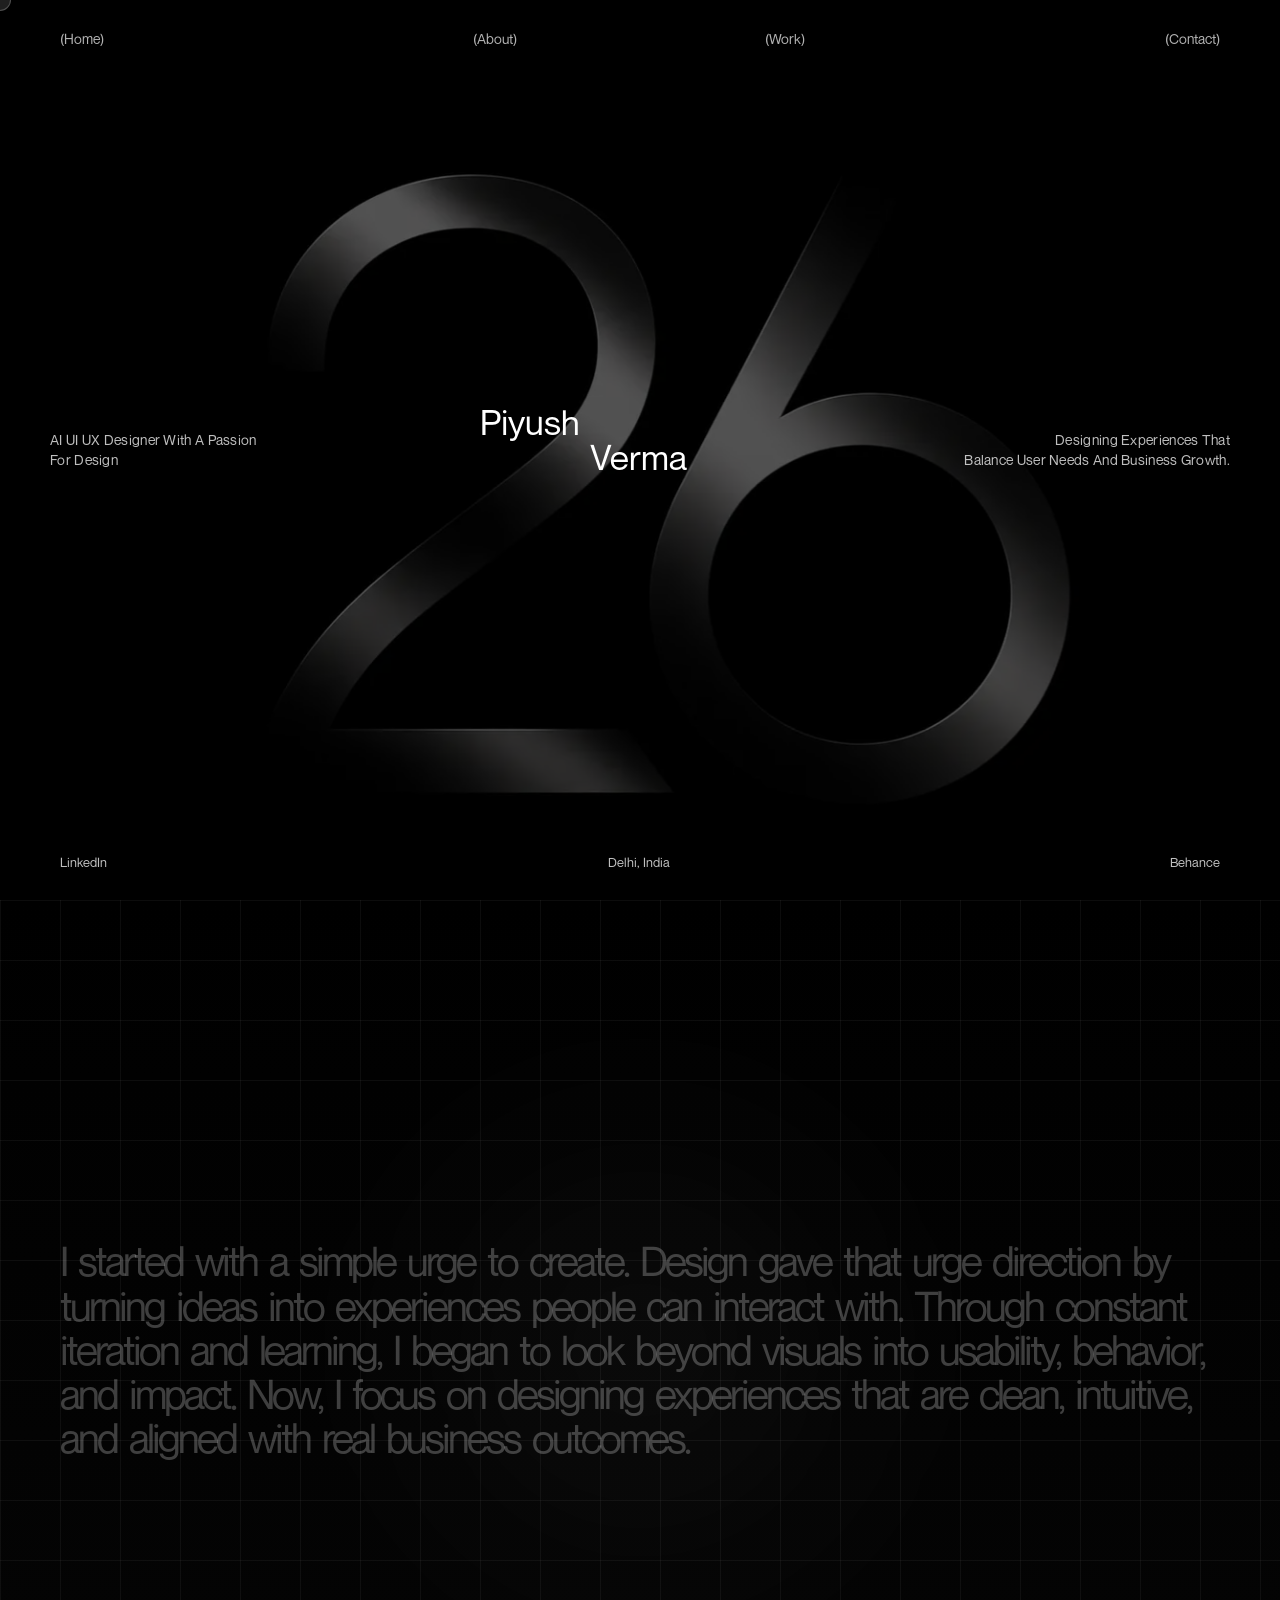
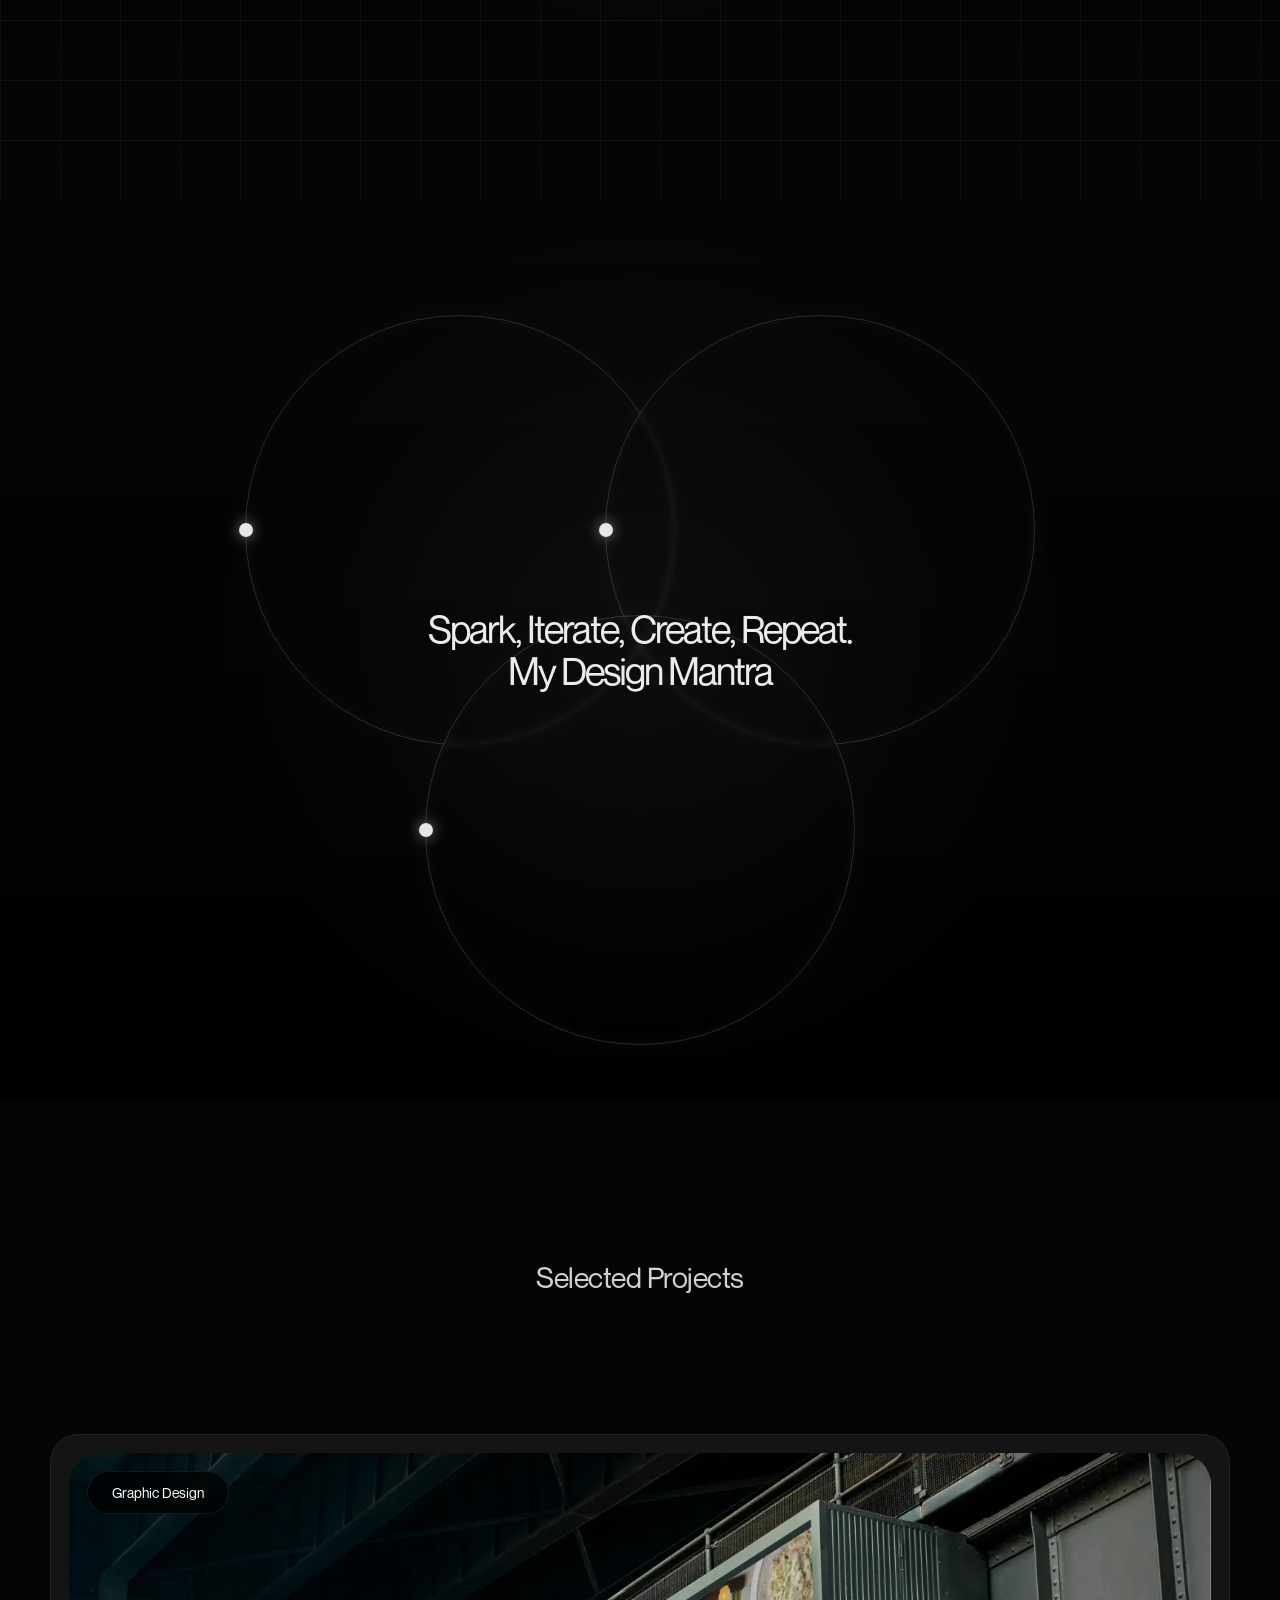
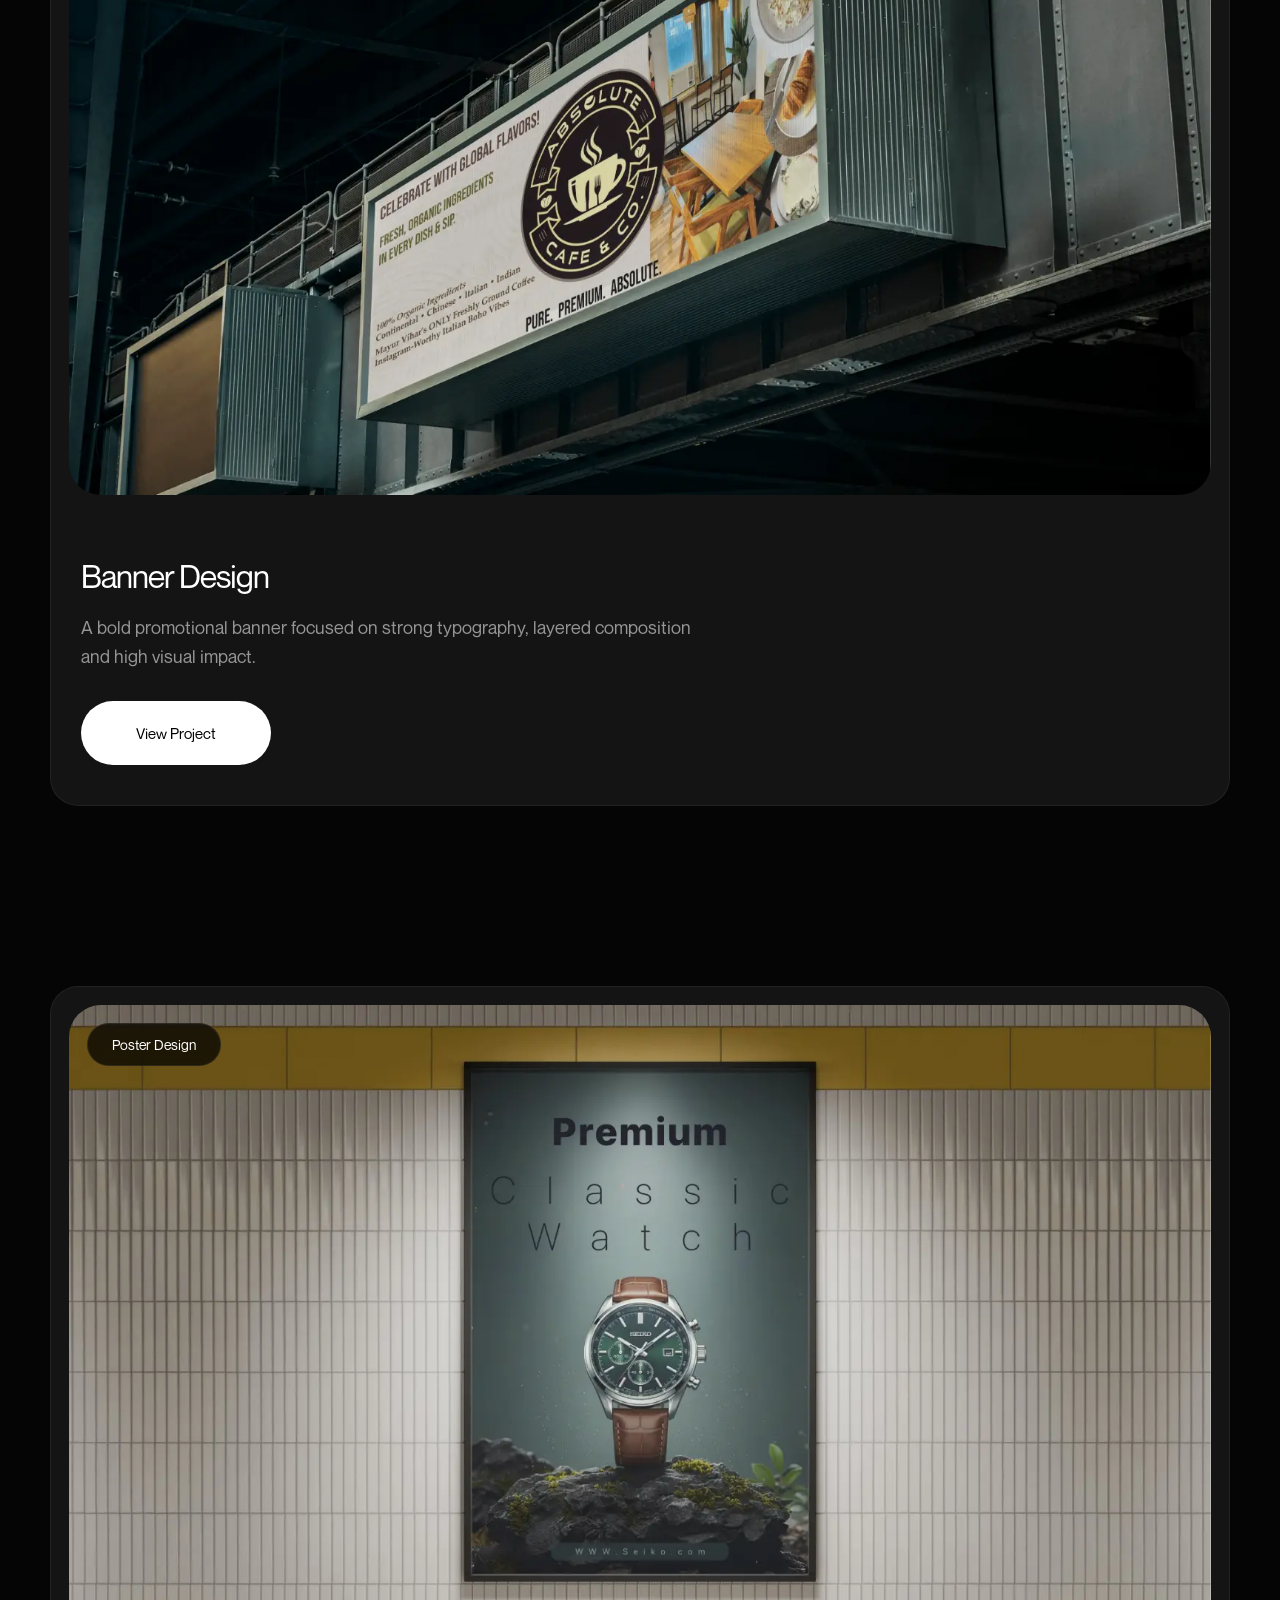
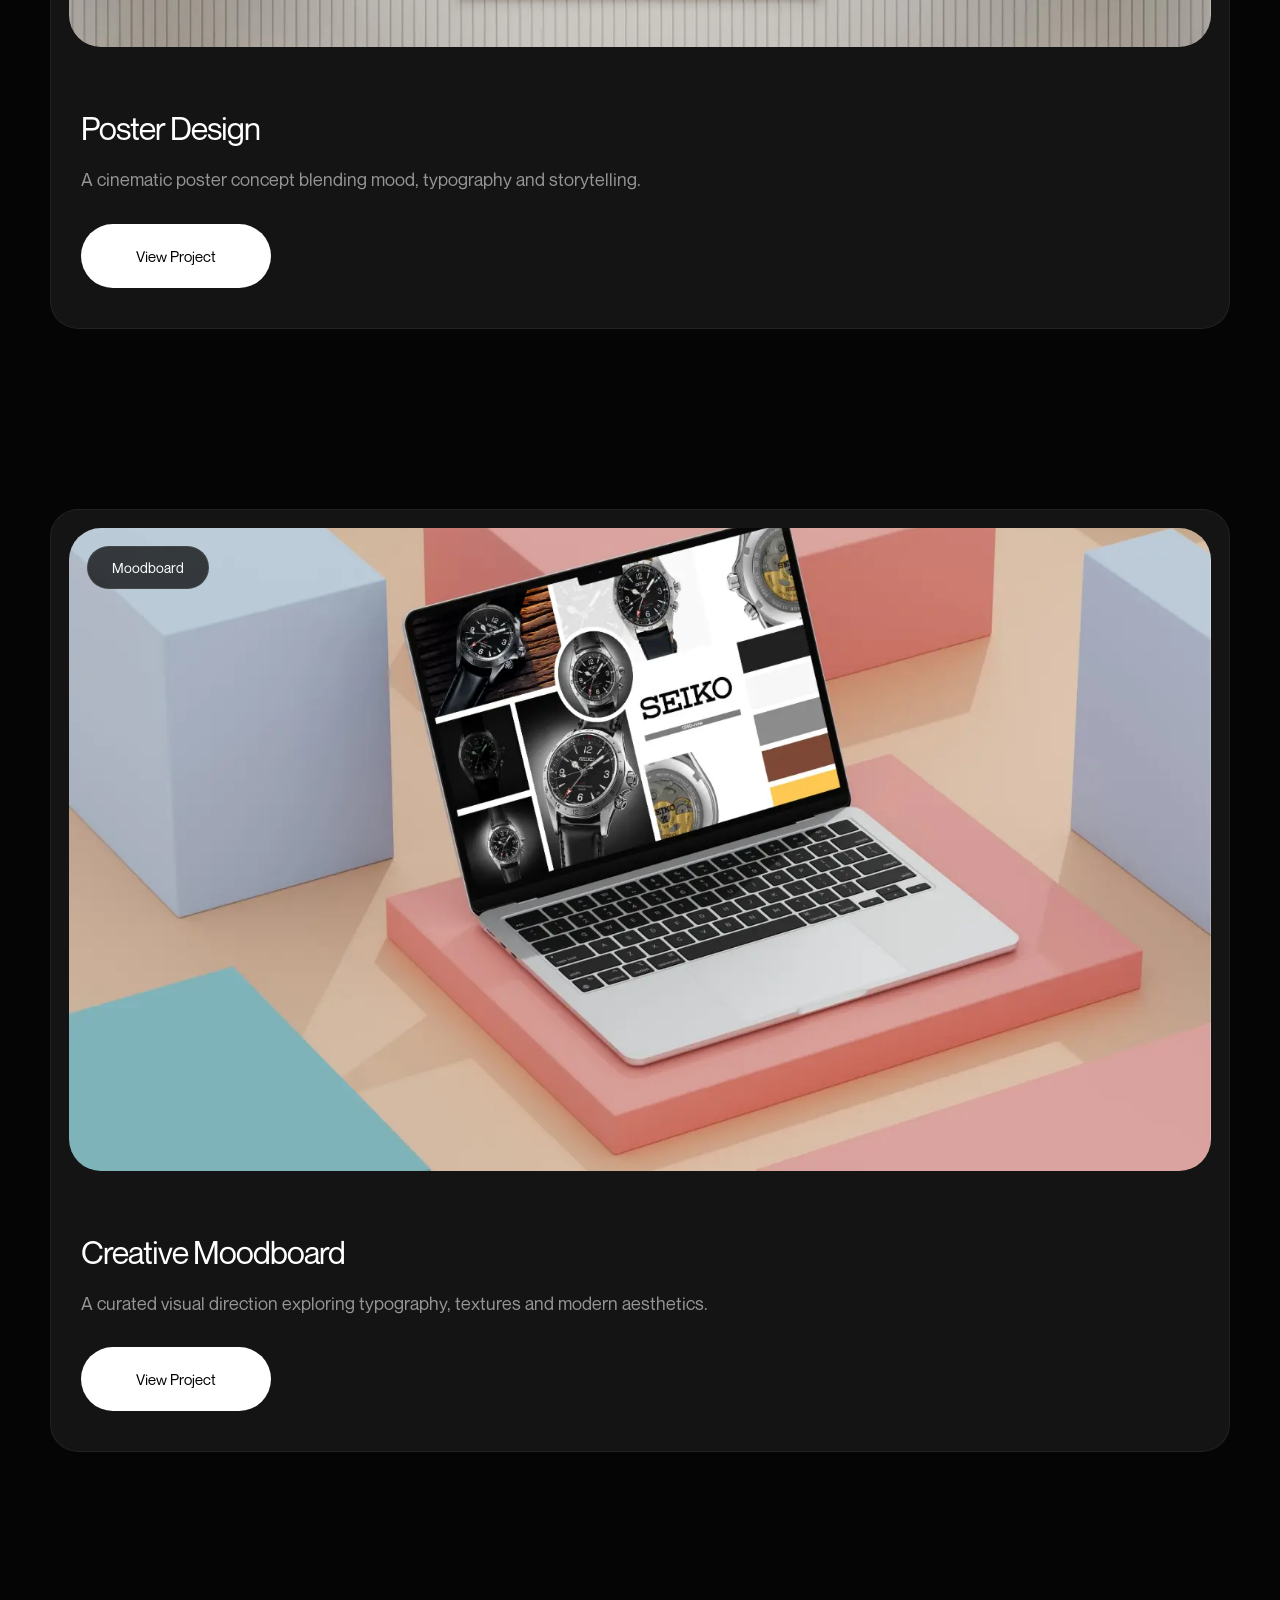
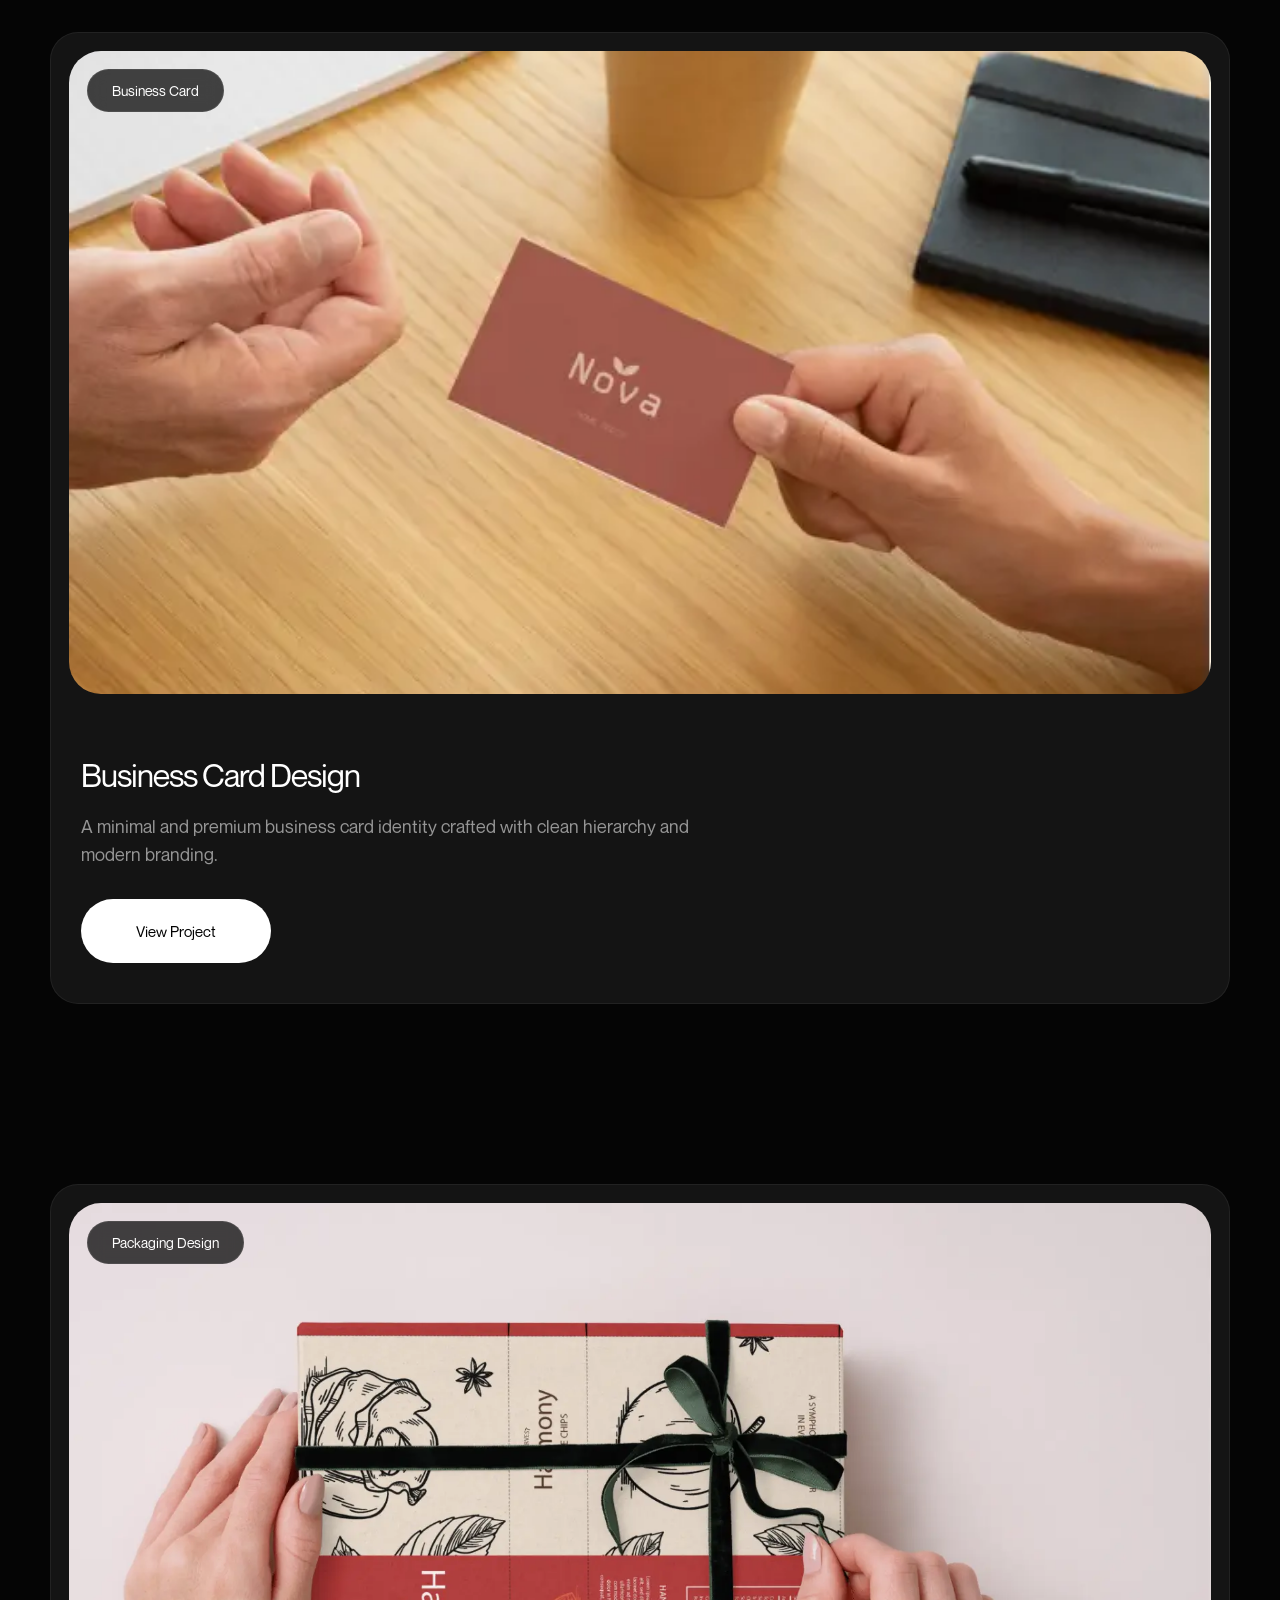
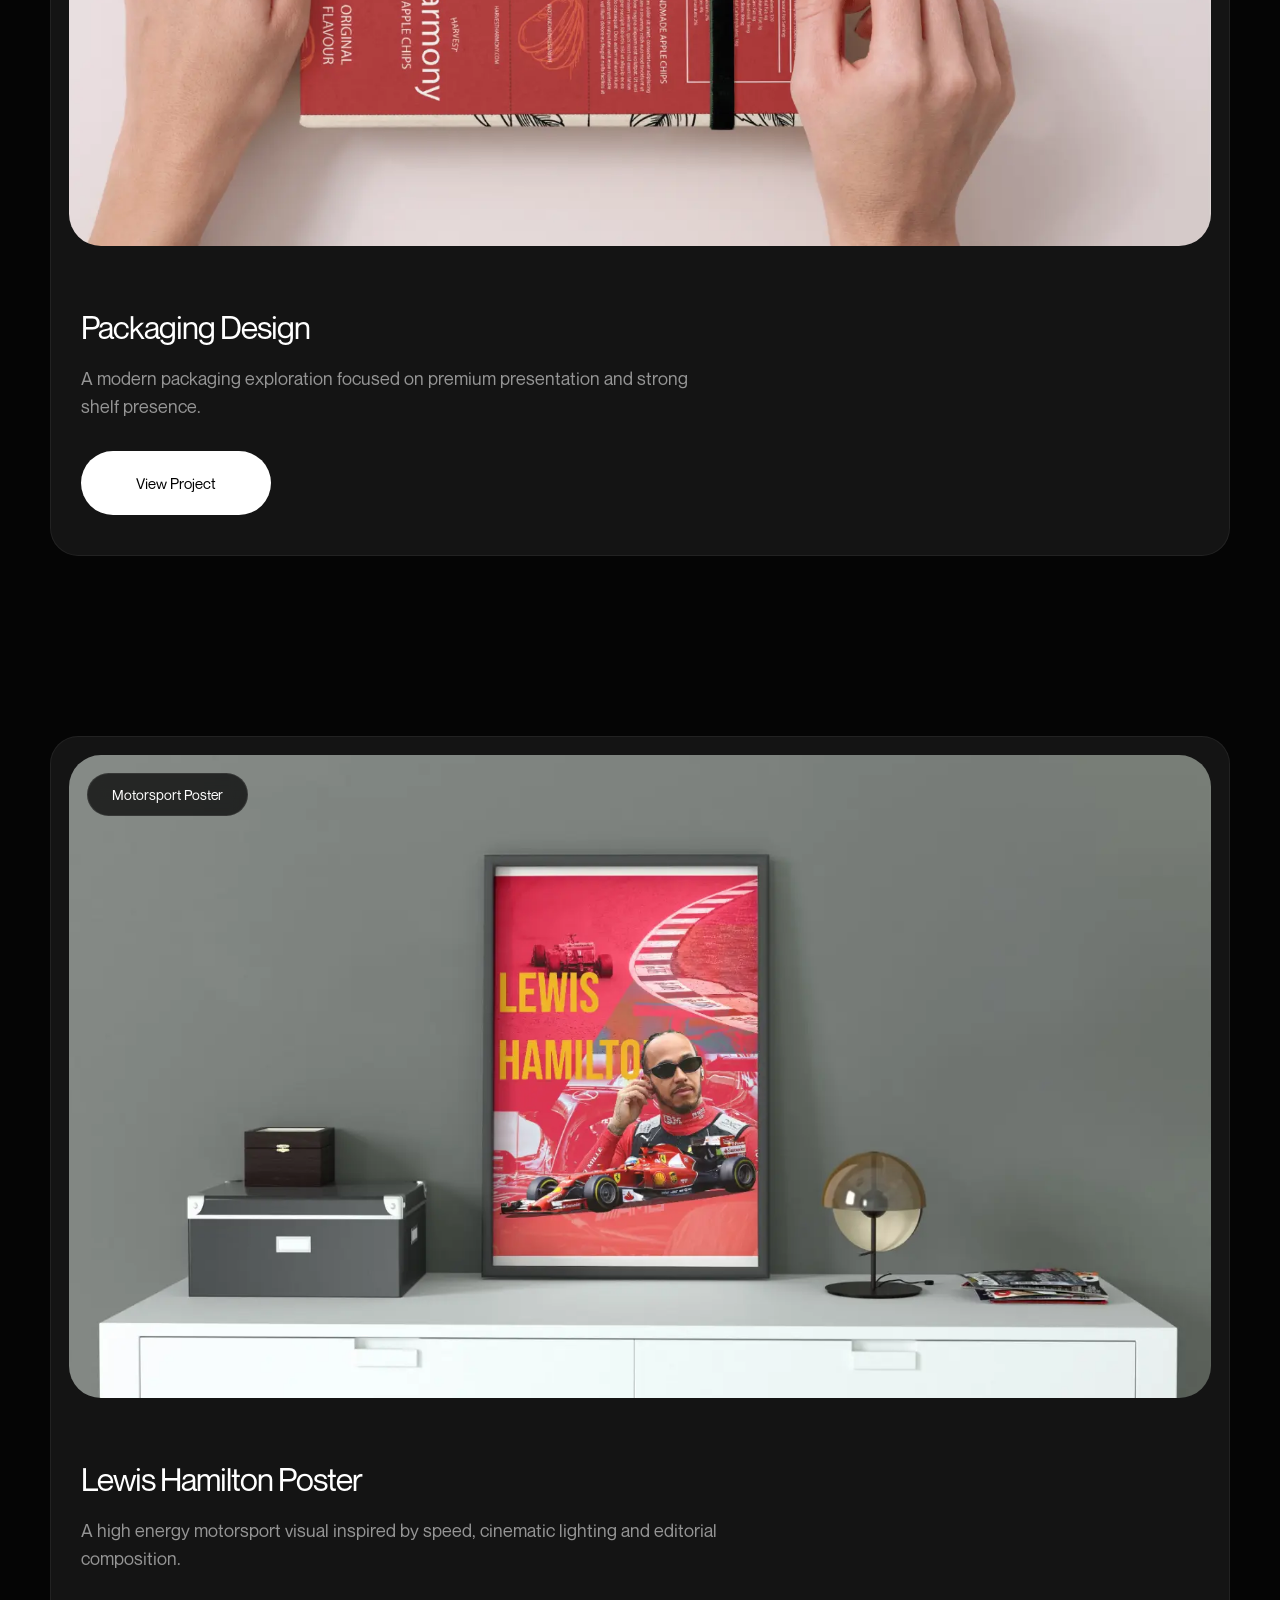
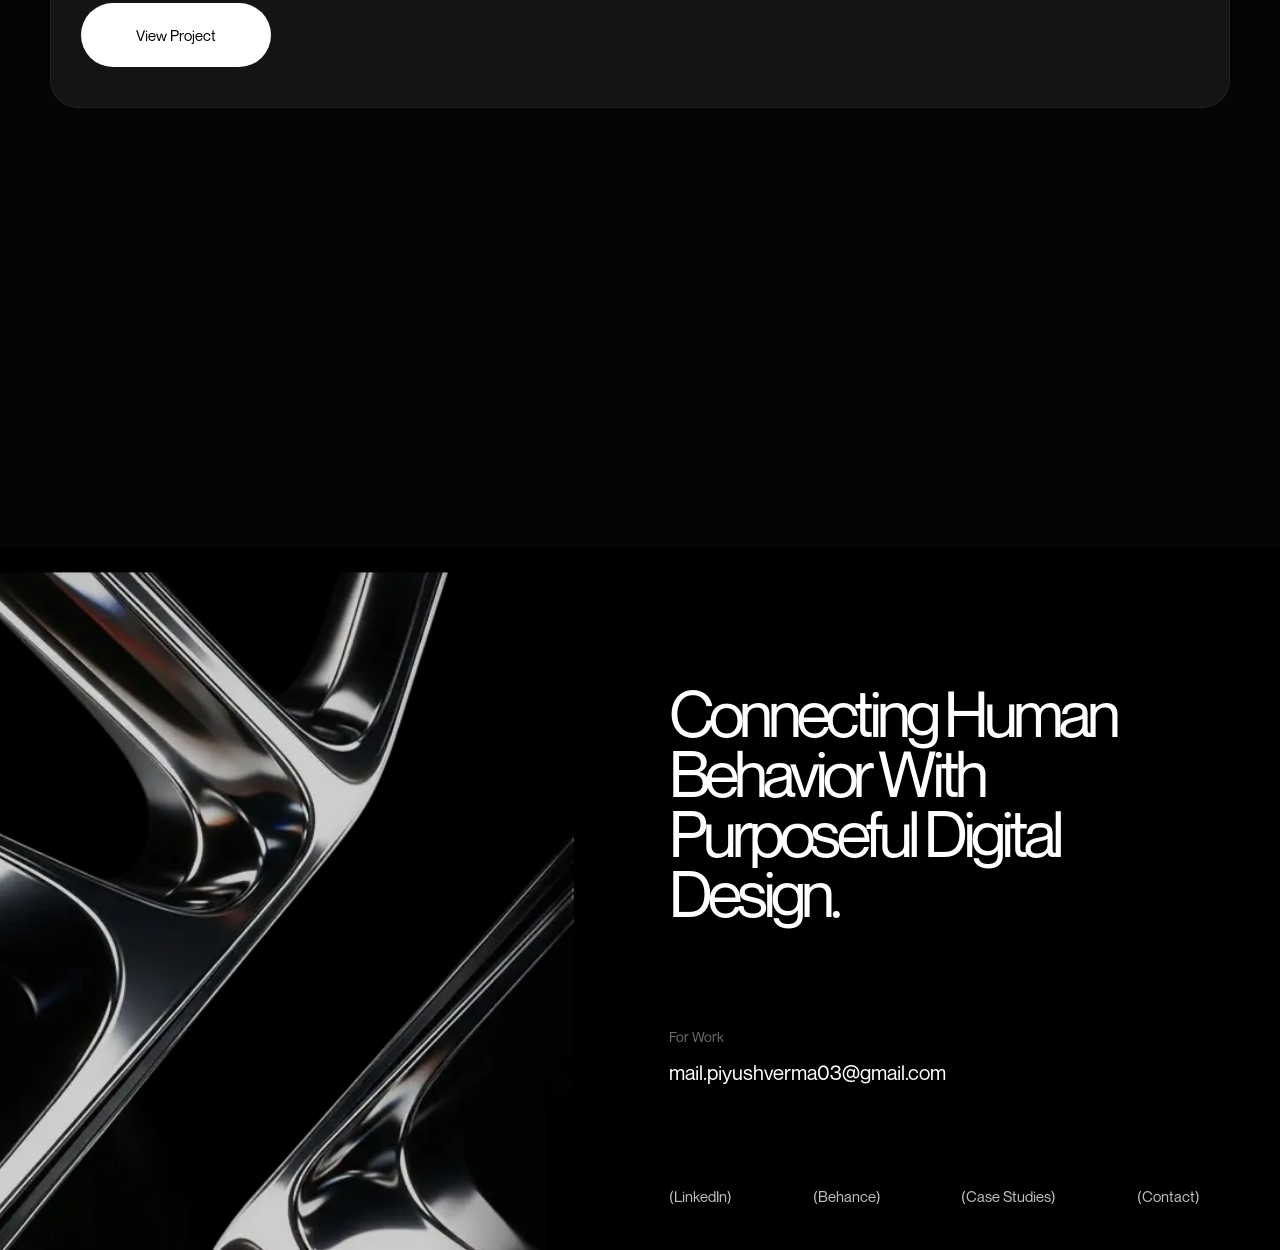
==== index.html @ d2176547 "Add files via upload" ====
<!doctype html>
<html lang="en">
  <head>
    <meta charset="UTF-8" />

    <meta name="viewport" content="width=device-width, initial-scale=1.0" />

    <!-- =========================================================
       SEO
  ========================================================= -->

    <title>
      Piyush Verma | UI UX Designer • Motion Graphics • Creative Developer
    </title>

    <meta
      name="description"
      content="Piyush Verma is a UI UX designer and creative developer specializing in motion graphics, branding, modern portfolio websites and immersive digital experiences."
    />

    <meta
      name="keywords"
      content="Piyush Verma, UI UX Designer, Motion Graphics, Portfolio Website, Graphic Design, Creative Developer, Branding, Web Design"
    />

    <meta name="author" content="Piyush Verma" />

    <meta name="robots" content="index, follow" />

    <!-- OPEN GRAPH -->

    <meta property="og:title" content="Piyush Verma Portfolio" />

    <meta
      property="og:description"
      content="Creative UI UX portfolio featuring motion graphics, branding and immersive digital experiences."
    />

    <meta property="og:type" content="website" />

    <meta property="og:url" content="https://piyushverma-sudo.github.io/" />

    <meta property="og:image" content="Images/preview.webp" />

    <!-- THEME -->

    <meta name="theme-color" content="#050505" />

    <!-- FAVICON -->

    <link rel="icon" href="Images/favicon.webp" />

    <!-- PRELOAD HERO -->

    <link rel="preload" as="image" href="Images/Hero-bg-Desktop.webp" />

    <!-- CSS -->

    <link rel="stylesheet" href="CSS/index.css" />

    <!-- GSAP -->

    <script
      src="https://cdn.jsdelivr.net/npm/gsap@3.12.5/dist/gsap.min.js"
      defer
    ></script>
  </head>

  <body>
    <!-- =========================================================
         NAV
    ========================================================= -->

    <header class="nav">
      <a href="index.html">(Home)</a>

      <a href="about.html">(About)</a>

      <a href="work.html">(Work)</a>

      <a href="contact.html">(Contact)</a>
    </header>

    <!-- =========================
         HERO
    ========================= -->

    <section class="hero">
      <img
        src="Images/Hero-bg-Desktop.webp"
        alt="Hero Background"
        class="hero-bg"
        fetchpriority="high"
      />

      <div class="overlay"></div>

      <!-- OVERLAY -->

      <div class="overlay"></div>

      <!-- CENTER TEXT -->

      <div class="center-text">
        <h1>
          Piyush

          <span class="lastname"> Verma </span>
        </h1>
      </div>

      <!-- LEFT TEXT -->

      <div class="side-text left">
        <p>
          AI UI UX Designer With A Passion
          <br />
          For Design
        </p>
      </div>

      <!-- RIGHT TEXT -->

      <div class="side-text right">
        <p>
          Designing Experiences That
          <br />
          Balance User Needs And Business Growth.
        </p>
      </div>

      <!-- BOTTOM -->

      <div class="bottom">
        <span>LinkedIn</span>

        <span>Delhi, India</span>

        <span>Behance</span>
      </div>
    </section>

    <!-- =========================================================
         ABOUT
    ========================================================= -->

    <section class="about">
      <div class="bg-grid"></div>
      <div class="ambient-gradient"></div>

      <p class="about-text">
        <span>I</span>
        <span>started</span>
        <span>with</span>
        <span>a</span>
        <span>simple</span>
        <span>urge</span>
        <span>to</span>
        <span>create.</span>

        <span>Design</span>
        <span>gave</span>
        <span>that</span>
        <span>urge</span>
        <span>direction</span>

        <span>by</span>
        <span>turning</span>
        <span>ideas</span>

        <span>into</span>
        <span>experiences</span>

        <span>people</span>
        <span>can</span>
        <span>interact</span>
        <span>with.</span>

        <span>Through</span>
        <span>constant</span>
        <span>iteration</span>

        <span>and</span>
        <span>learning,</span>

        <span>I</span>
        <span>began</span>
        <span>to</span>
        <span>look</span>

        <span>beyond</span>
        <span>visuals</span>

        <span>into</span>
        <span>usability,</span>

        <span>behavior,</span>

        <span>and</span>
        <span>impact.</span>

        <span>Now,</span>
        <span>I</span>
        <span>focus</span>

        <span>on</span>
        <span>designing</span>
        <span>experiences</span>

        <span>that</span>
        <span>are</span>
        <span>clean,</span>

        <span>intuitive,</span>

        <span>and</span>
        <span>aligned</span>

        <span>with</span>
        <span>real</span>
        <span>business</span>

        <span>outcomes.</span>
      </p>
    </section>

    <!-- =========================
         MANTRA SECTION
    ========================= -->

    <section class="mantra-section">
      <div class="mantra-glow"></div>

      <!-- CIRCLE 1 -->

      <div class="circle circle-1">
        <div class="orbit">
          <div class="orbit-dot"></div>
        </div>
      </div>

      <!-- CIRCLE 2 -->

      <div class="circle circle-2">
        <div class="orbit">
          <div class="orbit-dot"></div>
        </div>
      </div>

      <!-- CIRCLE 3 -->

      <div class="circle circle-3">
        <div class="orbit">
          <div class="orbit-dot"></div>
        </div>
      </div>

      <!-- TEXT -->

      <div class="mantra-text">
        <h2>
          Spark, Iterate, Create, Repeat.
          <br />
          My Design Mantra
        </h2>
      </div>
    </section>

    <!-- =========================
     PROJECTS SECTION
========================= -->

    <section class="projects-section">
      <!-- HEADING -->

      <div class="projects-heading">
        <p>Selected Projects</p>
      </div>

      <!-- PROJECTS WRAP -->

      <div class="projects-wrap">
        <!-- CARD 1 -->

        <article class="project-card">
          <div class="project-image">
            <img src="Images/Banner.webp" alt="Banner Design" loading="lazy" />

            <span class="project-tag"> Graphic Design </span>
          </div>

          <div class="project-bottom">
            <div class="project-info">
              <h3>Banner Design</h3>

              <p>
                A bold promotional banner focused on strong typography, layered
                composition and high visual impact.
              </p>
            </div>

            <a href="work.html" class="project-btn"> View Project </a>
          </div>
        </article>

        <!-- CARD 2 -->

        <article class="project-card">
          <div class="project-image">
            <img
              src="Images/Poster design.webp"
              alt="Poster Design"
              loading="lazy"
            />

            <span class="project-tag"> Poster Design </span>
          </div>

          <div class="project-bottom">
            <div class="project-info">
              <h3>Poster Design</h3>

              <p>
                A cinematic poster concept blending mood, typography and
                storytelling.
              </p>
            </div>

            <a href="work.html" class="project-btn"> View Project </a>
          </div>
        </article>

        <!-- CARD 3 -->

        <article class="project-card">
          <div class="project-image">
            <img src="Images/Moodboard.webp" alt="Moodboard" loading="lazy" />

            <span class="project-tag"> Moodboard </span>
          </div>

          <div class="project-bottom">
            <div class="project-info">
              <h3>Creative Moodboard</h3>

              <p>
                A curated visual direction exploring typography, textures and
                modern aesthetics.
              </p>
            </div>

            <a href="work.html" class="project-btn"> View Project </a>
          </div>
        </article>

        <!-- CARD 4 -->

        <article class="project-card">
          <div class="project-image">
            <img
              src="Images/business-card-front.webp"
              alt="Business Card"
              loading="lazy"
            />

            <span class="project-tag"> Business Card </span>
          </div>

          <div class="project-bottom">
            <div class="project-info">
              <h3>Business Card Design</h3>

              <p>
                A minimal and premium business card identity crafted with clean
                hierarchy and modern branding.
              </p>
            </div>

            <a href="work.html" class="project-btn"> View Project </a>
          </div>
        </article>

        <!-- CARD 5 -->

        <article class="project-card">
          <div class="project-image">
            <img
              src="Images/Packaging design.webp"
              alt="Packaging Design"
              loading="lazy"
            />

            <span class="project-tag"> Packaging Design </span>
          </div>

          <div class="project-bottom">
            <div class="project-info">
              <h3>Packaging Design</h3>

              <p>
                A modern packaging exploration focused on premium presentation
                and strong shelf presence.
              </p>
            </div>

            <a href="work.html" class="project-btn"> View Project </a>
          </div>
        </article>

        <!-- CARD 6 -->

        <article class="project-card">
          <div class="project-image">
            <img
              src="Images/lewis hamilton.webp"
              alt="Lewis Hamilton Poster"
              loading="lazy"
            />

            <span class="project-tag"> Motorsport Poster </span>
          </div>

          <div class="project-bottom">
            <div class="project-info">
              <h3>Lewis Hamilton Poster</h3>

              <p>
                A high energy motorsport visual inspired by speed, cinematic
                lighting and editorial composition.
              </p>
            </div>

            <a href="work.html" class="project-btn"> View Project </a>
          </div>
        </article>
      </div>
    </section>
    <!-- =========================
         CONTACT SECTION
    ========================= -->

    <section class="contact-section">
      <!-- LEFT -->

      <div class="contact-left">
        <img src="Images/contact-img.webp" alt="contact" loading="lazy" />
      </div>

      <!-- RIGHT -->

      <div class="contact-right">
        <!-- TOP -->

        <div class="contact-top">
          <h2>Connecting Human Behavior With Purposeful Digital Design.</h2>
        </div>

        <!-- EMAIL -->

        <div class="contact-mail">
          <span> For Work </span>

          <p>
            mail.piyushverma03@gmail.com
          </p >
        </div>

        <!-- LINKS -->

        <div class="contact-links">
          <a href="https://www.linkedin.com/in/piyush-verma-uiux/" target="_blank">
            (LinkedIn)
          </a>

          <a href="https://www.behance.net/piyushverma333" target="_blank"> (Behance) </a>

          <a href="#"> (Case Studies) </a>

          <a href="contact.html"> (Contact) </a>
        </div>
      </div>
    </section>
    <div class="custom-cursor"></div>

    <script src="JS/index.js"></script>
  </body>
</html>
---- CSS/index.css ----
/* =========================================================
   RESET
========================================================= */

* {

    margin: 0;
    padding: 0;
    box-sizing: border-box;
}

html {

    scroll-behavior: smooth;
}

img,
button {

    user-select: none;
}

/* =========================================================
   FONT
========================================================= */

@font-face {

    font-family: 'Neue Montreal';

    src:
        url('../fonts/NeueMontreal-Regular.woff2') format('woff2');

    font-weight: 400;

    font-style: normal;
}

/* =========================================================
   ROOT
========================================================= */

:root {

    --side-space: 60px;
}

/* =========================================================
   BODY
========================================================= */

body {

    background: #000;

    color: #fff;

    overflow-x: hidden;

    font-family:
        'Neue Montreal';
}

/* =========================================================
   NAV
========================================================= */

.nav {
    user-select: none;
    position: fixed;

    top: 0px;
    left: 0;

    width: 100%;

    padding:
        30px 60px 18px;

    display: grid;

    grid-template-columns:
        1fr 1fr 1fr 1fr;

    align-items: center;

    z-index: 1000;
}

/* LINKS */

.nav a {

    color:
        rgba(255, 255, 255, 0.78);

    text-decoration: none;

    font-size: 14px;

    opacity: 0;

    transform:
        translateY(-10px);

    transition:
        opacity 0.3s ease,
        transform 0.3s ease,
        color 0.3s ease;

    animation:
        navReveal 0.8s ease forwards;
}

/* ALIGNMENTS */

.nav a:nth-child(1) {

    text-align: left;

    animation-delay: .5s;
}

.nav a:nth-child(2) {

    text-align: center;

    animation-delay: .65s;
}

.nav a:nth-child(3) {

    text-align: center;

    animation-delay: .8s;
}

.nav a:nth-child(4) {

    text-align: right;

    animation-delay: .95s;
}

/* HOVER */

.nav a:hover {

    color: #fff;

    transform:
        translateY(-2px);
}

/* NAV REVEAL */

@keyframes navReveal {

    to {

        opacity: 0.9;

        transform:
            translateY(0);
    }
}


/* =====================================================
   NAV SCROLL EFFECT
===================================================== */

.nav {

    transition:
        background 0.35s ease,
        backdrop-filter 0.35s ease,
        border 0.35s ease,
        padding 0.35s ease;
}

/* ACTIVE */
.nav.scrolled {

    background:
        rgba(0, 0, 0, 0.35);

    backdrop-filter:
        blur(8px);

    -webkit-backdrop-filter:
        blur(8px);

    border-bottom:
        1px solid rgba(255, 255, 255, 0.05);

    padding:
        20px 60px 16px;
}

/* =========================================================
   HERO
========================================================= */

.hero {
    user-select: none;
    position: relative;

    height: 100vh;

    overflow: hidden;

    display: flex;
    justify-content: center;
    align-items: center;

    background: #000;
}

.hero-bg {

    position: absolute;

    inset: 0;

    width: 100%;
    height: 100%;

    object-fit: cover;

    transform: scale(1.12);

    animation:
        heroZoom 4s cubic-bezier(0.16, 1, 0.3, 1) forwards;

    z-index: 0;
}

@keyframes heroZoom {

    to {

        transform: scale(1);
    }
}

/* OVERLAY */

.overlay {

    position: absolute;

    inset: 0;

    background:
        rgba(0, 0, 0, 0.42);

    z-index: 1;
}

/* =========================================================
   CENTER TEXT
========================================================= */

.center-text {

    position: relative;

    z-index: 5;

    width: 320px;
    height: 90px;

    opacity: 0;

    animation:
        fadeUp 2.2s ease forwards;
}

.center-text h1 {

    font-size: 2.2rem;

    font-weight: 400;

    line-height: 1;

    position: relative;
}

.lastname {

    display: block;

    margin-left: 110px;
}

/* TEXT REVEAL */

@keyframes fadeUp {

    from {

        opacity: 0;

        transform:
            translateY(30px);
    }

    to {

        opacity: 1;

        transform:
            translateY(0);
    }
}

/* =========================================================
   SIDE TEXT
========================================================= */

.side-text {

    position: absolute;

    top: 50%;

    width: 260px;

    z-index: 5;

    opacity: 0;
}

.side-text p {

    font-size: 14px;

    line-height: 1.4;

    letter-spacing: 0.3px;

    color:
        rgba(255, 255, 255, 0.75);
}

/* LEFT */

.side-text.left {

    left: 50px;

    animation:
        leftSmooth 4.2s ease forwards;

    animation-delay: .5s;
}

/* RIGHT */

.side-text.right {

    right: 50px;

    width: 320px;

    text-align: right;

    animation:
        rightSmooth 4.2s ease forwards;

    animation-delay: .5s;
}

/* LEFT ANIMATION */

@keyframes leftSmooth {

    0% {

        opacity: 0;

        transform:
            translate(-40px, -50%);
    }

    15% {

        opacity: 1;

        transform:
            translate(0, -50%);
    }

    100% {

        opacity: 1;

        transform:
            translate(0, -50%);
    }
}

/* RIGHT ANIMATION */

@keyframes rightSmooth {

    0% {

        opacity: 0;

        transform:
            translate(40px, -50%);
    }

    15% {

        opacity: 1;

        transform:
            translate(0, -50%);
    }

    100% {

        opacity: 1;

        transform:
            translate(0, -50%);
    }
}

/* =========================================================
   BOTTOM BAR
========================================================= */

.bottom {

    position: absolute;

    bottom: 30px;
    left: 0;

    width: 100%;

    padding:
        0 var(--side-space);

    display: flex;

    justify-content: space-between;

    font-size: 13px;

    z-index: 5;
}

.bottom span {

    opacity: 0;

    transform:
        translateY(12px);

    animation:
        bottomReveal 0.8s ease forwards;
}

.bottom span:nth-child(1) {

    animation-delay: .5s;
}

.bottom span:nth-child(2) {

    animation-delay: .65s;
}

.bottom span:nth-child(3) {

    animation-delay: .8s;
}

/* REVEAL */

@keyframes bottomReveal {

    to {

        opacity: 0.75;

        transform:
            translateY(0);
    }
}

/* =========================================================
   ABOUT SECTION
========================================================= */

/* =========================================================
   ABOUT GRID
========================================================= */

.about {

    position: relative;
    user-select: none;
    overflow: hidden;
}

/* GRID */


.bg-grid {

    position: absolute;

    top: 0;
    left: 0;

    width: 100%;
    height: 100%;

    background-image:

        linear-gradient(rgba(255, 255, 255, 0.11) 1px,
            transparent 1px),

        linear-gradient(90deg,
            rgba(255, 255, 255, 0.11) 1px,
            transparent 1px);

    background-size:
        60px 60px;

    opacity: 0.45;

    animation:
        gridMove 10s linear infinite;

    pointer-events: none;
}

.about {

    position: relative;

    min-height: 100vh;

    display: flex;
    justify-content: center;
    align-items: center;

    padding: 120px 60px;

    overflow: hidden;

    background:
        linear-gradient(to bottom,
            #000,
            #050505);
}

/* =========================================================
   CURSOR GLOW
========================================================= */

.about::before {

    content: "";

    position: absolute;

    left: var(--x);
    top: var(--y);

    width: 700px;
    height: 700px;

    transform:
        translate(-50%, -50%);

    background:
        radial-gradient(circle,
            rgba(255, 255, 255, 0.11) 0%,
            rgba(255, 255, 255, 0.05) 28%,
            transparent 72%);

    filter: blur(45px);
    opacity: .85;
    pointer-events: none;

    opacity: 0;

    transition:
        opacity 0.35s ease;

    z-index: 0;
}

/* SHOW ON HOVER */

.about:hover::before {

    opacity: 1;
}

/* AMBIENT */

.ambient-gradient {

    position: absolute;

    width: 700px;
    height: 700px;

    background:
        radial-gradient(circle,
            rgba(255, 255, 255, 0.06) 0%,
            rgba(180, 180, 180, 0.03) 35%,
            transparent 72%);

    filter: blur(70px);
    opacity: .75;

    top: 50%;
    left: 50%;

    transform:
        translate(-50%, -50%);

    animation:
        ambientMove 14s ease-in-out infinite alternate;

    pointer-events: none;

    z-index: 0;
}

/* FLOAT */

@keyframes ambientMove {

    0% {

        transform:
            translate(-50%, -50%) translateX(-60px) translateY(-20px) scale(1);
    }

    50% {

        transform:
            translate(-50%, -50%) translateX(40px) translateY(30px) scale(1.08);
    }

    100% {

        transform:
            translate(-50%, -50%) translateX(-20px) translateY(60px) scale(0.96);
    }
}

/* TEXT */

.about-text {

    position: relative;

    z-index: 2;

    width: 100%;

    max-width: 1750px;

    display: flex;

    flex-wrap: wrap;

    gap: 0 12px;

    font-size:
        clamp(2rem, 3.2vw, 4.2rem);

    line-height: 1.08;

    letter-spacing: -3px;

    font-weight: 400;
}

/* WORDS */

.about-text span {

    position: relative;

    color:
        rgba(255, 255, 255, 0.24);

    transition:
        color 0.45s cubic-bezier(0.16, 1, 0.3, 1),
        text-shadow 0.45s cubic-bezier(0.16, 1, 0.3, 1),
        transform 0.45s cubic-bezier(0.16, 1, 0.3, 1);
}

/* HOVER */

.about-text span:hover {

    color: #fff;

    transform:
        translateY(-2px);

    text-shadow:
        0 0 12px rgba(255, 255, 255, 0.45),
        0 0 40px rgba(255, 255, 255, 0.25),
        0 0 80px rgba(255, 255, 255, 0.12);
}

/* =========================================================
   MANTRA SECTION
========================================================= */

.mantra-section {
    user-select: none;

    position: relative;

    width: 100%;
    height: 100vh;

    overflow: hidden;

    display: flex;
    justify-content: center;
    align-items: center;

    background:
        linear-gradient(to bottom,
            #050505,
            #000);
}

/* =========================================================
   MANTRA CURSOR GLOW
========================================================= */

.mantra-section::before {

    left: var(--mx);

    top: var(--my);
}

.mantra-section:hover::before {

    opacity: 1;
}

/* =========================================================
   MANTRA AMBIENT GLOW
========================================================= */

.mantra-glow {

    position: absolute;

    width: 900px;
    height: 900px;

    background:
        radial-gradient(circle,
            rgba(255, 255, 255, 0.07) 0%,
            rgba(180, 180, 180, 0.04) 35%,
            transparent 72%);

    filter: blur(70px);
    opacity: .75;

    top: 50%;
    left: 50%;

    transform:
        translate(-50%, -50%);

    animation:
        mantraGlowMove 18s ease-in-out infinite alternate;

    pointer-events: none;

    z-index: 0;
}

/* FLOAT */

@keyframes mantraGlowMove {

    0% {

        transform:
            translate(-50%, -50%) translateX(-80px) translateY(-40px) scale(1);
    }

    25% {

        transform:
            translate(-50%, -50%) translateX(60px) translateY(20px) scale(1.08);
    }

    50% {

        transform:
            translate(-50%, -50%) translateX(-20px) translateY(80px) scale(0.96);
    }

    75% {

        transform:
            translate(-50%, -50%) translateX(100px) translateY(-60px) scale(1.04);
    }

    100% {

        transform:
            translate(-50%, -50%) translateX(-60px) translateY(40px) scale(1);
    }
}

/* =========================================================
   BIG CIRCLES
========================================================= */

.circle {

    position: absolute;

    width: 430px;
    height: 430px;

    border:
        1px solid rgba(255, 255, 255, 0.16);

    border-radius: 50%;

    backdrop-filter: blur(2px);

    box-shadow:
        inset 0 0 20px rgba(255, 255, 255, 0.04),
        0 0 30px rgba(255, 255, 255, 0.03);

    filter: blur(0.2px);

    z-index: 2;
}

/* POSITIONS */

.circle-1 {

    transform:
        translate(-180px, -120px);
}

.circle-2 {

    transform:
        translate(180px, -120px);
}

.circle-3 {

    transform:
        translate(0px, 180px);
}

/* =========================================================
   ORBITS
========================================================= */

.orbit {

    position: absolute;

    width: 100%;
    height: 100%;
}

/* DOT */

.orbit-dot {

    position: absolute;

    width: 14px;
    height: 14px;

    background:
        rgba(255, 255, 255, 0.9);

    border-radius: 50%;

    top: 50%;
    left: -7px;

    transform:
        translateY(-50%);

    box-shadow:
        0 0 14px rgba(255, 255, 255, 0.45),
        0 0 30px rgba(255, 255, 255, 0.18);
}

/* DIFFERENT SPEEDS */

.circle-1 .orbit {

    animation:
        orbitRotate 12s linear infinite;
}

.circle-2 .orbit {

    animation:
        orbitRotate 18s linear infinite;
}

.circle-3 .orbit {

    animation:
        orbitRotate 24s linear infinite;
}

/* ORBIT ROTATE */

@keyframes orbitRotate {

    from {

        transform:
            rotate(0deg);
    }

    to {

        transform:
            rotate(360deg);
    }
}

/* =========================================================
   MANTRA TEXT
========================================================= */

.mantra-text {

    position: relative;
    user-select: none;
    z-index: 5;

    text-align: center;
}

.mantra-text h2 {

    font-size:
        clamp(2rem, 3vw, 4rem);

    line-height: 1.1;

    font-weight: 400;

    letter-spacing: -2px;

    color:
        rgba(255, 255, 255, 0.92);
}

/* =========================================================
   PROJECTS SECTION
========================================================= */

.projects-section {

    user-select: none;

    position: relative;

    width: 100%;

    background: #050505;

    padding:
        160px 0 260px;
}

/* =========================================================
   HEADING
========================================================= */

.projects-heading {

    text-align: center;

    margin-bottom: 140px;
}

.projects-heading p {

    font-size: 1.8rem;

    color:
        rgba(255, 255, 255, 0.82);

    letter-spacing: -0.5px;
}

/* =========================================================
   PROJECTS WRAP
========================================================= */

.projects-wrap {

    position: relative;

    width: 100%;

    display: flex;

    flex-direction: column;

    align-items: center;
}

/* =========================================================
   STACK CARDS
========================================================= */

.project-card {

    position: sticky;

    top: 100px;

    width: calc(100vw - 120px);

    max-width: 1180px;

    height: 820px;

    background: #141414;

    border-radius: 42px;

    overflow: hidden;

    margin-bottom: 180px;

    border:
        1px solid rgba(255, 255, 255, 0.06);

    transform-origin: top center;

    transition:
        transform .25s linear,
        border-color .4s ease,
        box-shadow .4s ease;

}

/* =========================================================
   STACK ORDER
========================================================= */

.project-card:nth-child(1) {

    z-index: 1;
}

.project-card:nth-child(2) {

    z-index: 2;
}

.project-card:nth-child(3) {

    z-index: 3;
}

.project-card:nth-child(4) {

    z-index: 4;
}

.project-card:nth-child(5) {

    z-index: 5;
}

.project-card:nth-child(6) {

    z-index: 6;
}

/* =========================================================
   HOVER
========================================================= */

.project-card:hover {

    border-color:
        rgba(255, 255, 255, 0.14);

    box-shadow:
        0 0 60px rgba(255, 255, 255, 0.04);
}

/* =========================================================
   IMAGE
========================================================= */

.project-image {

    position: relative;

    width: 100%;

    height: 620px;

    padding: 18px;

    overflow: hidden;
}

/* IMAGE */

.project-image img {

    width: 100%;
    height: 100%;

    object-fit: cover;

    object-position: center;

    border-radius: 32px;

    transition:
        transform .6s cubic-bezier(0.16, 1, 0.3, 1),
        filter .4s ease;
}

/* SUBTLE HOVER */

.project-card:hover .project-image img {

    transform:
        scale(1.015);

    filter:
        brightness(1.02);
}

/* =========================================================
   TAG
========================================================= */

.project-tag {

    position: absolute;

    top: 36px;
    left: 36px;

    background:
        rgba(0, 0, 0, 0.72);

    backdrop-filter:
        blur(8px);

    border:
        1px solid rgba(255, 255, 255, 0.08);

    padding:
        12px 24px;

    border-radius: 999px;

    font-size: 14px;

    color: #fff;
}

/* =========================================================
   BOTTOM
========================================================= */

.project-bottom {

    height: 200px;

    display: flex;

    justify-content: space-between;

    align-items: center;

    gap: 40px;

    padding:
        0 36px;
}

/* =========================================================
   INFO
========================================================= */

.project-info {

    max-width: 640px;
}

/* TITLE */

.project-info h3 {

    font-size: 2rem;

    font-weight: 400;

    margin-bottom: 18px;

    color: #fff;

    letter-spacing: -1px;
}

/* DESCRIPTION */

.project-info p {

    font-size: 18px;

    line-height: 1.6;

    color:
        rgba(255, 255, 255, 0.55);
}

/* =========================================================
   BUTTON
========================================================= */

.project-btn {

    position: relative;

    z-index: 20;

    width: 190px;

    height: 64px;

    border-radius: 999px;

    background: #fff;

    color: #000;

    text-decoration: none;

    display: flex;

    justify-content: center;
    align-items: center;

    font-size: 15px;

    font-weight: 500;

    cursor: pointer;
}

/* BUTTON HOVER */

.project-btn:hover {

    transform:
        translateY(-3px);

    background: #f3f3f3;

    box-shadow:
        0 0 24px rgba(255, 255, 255, 0.14);
}

/* =========================================================
   RESPONSIVE
========================================================= */

@media(max-width:1280px) {

    .project-card {

        width: calc(100vw - 60px);

        height: auto;

        border-radius: 28px;
    }

    .project-image {

        height: auto;
    }

    .project-image img {

        aspect-ratio: 16/9;
    }

    .project-bottom {

        flex-direction: column;

        align-items: flex-start;

        gap: 30px;

        padding:
            40px 30px;

        height: auto;
    }
}

/* =========================================================
   MOBILE
========================================================= */

@media(max-width:768px) {

    .projects-section {

        padding:
            110px 0 140px;
    }

    .projects-heading {

        margin-bottom: 70px;
    }

    .projects-heading p {

        font-size: 1.2rem;
    }

    .project-card {

        width: calc(100vw - 24px);

        top: 70px;

        height: auto;

        border-radius: 22px;

        margin-bottom: 90px;
    }

    .project-image {

        padding: 10px;
    }

    .project-image img {

        border-radius: 14px;

        aspect-ratio: 16/10;
    }

    .project-info h3 {

        font-size: 1.5rem;
    }

    .project-info p {

        font-size: 14px;
    }

    .project-btn {

        width: 100%;
    }
}

/* =========================================================
   CONTACT SECTION
========================================================= */

.contact-section {

    position: relative;

    min-height: 78vh;

    display: grid;

    grid-template-columns: 46% 54%;

    background: #000;

    overflow: hidden;
}

/* =========================================================
   LEFT IMAGE
========================================================= */

.contact-left {

    position: relative;

    height: 100%;

    overflow: hidden;

    display: flex;

    align-items: flex-end;

    justify-content: flex-start;
}

.contact-left img {

    width: 115%;

    height: 108%;

    object-fit: cover;

    object-position: left bottom;

    display: block;

    margin-left: -15%;

    margin-bottom: -15%;

    transform: scale(1.02);
}

/* =========================================================
   RIGHT SIDE
========================================================= */

.contact-right {

    position: relative;

    display: flex;

    flex-direction: column;

    justify-content: center;

    padding:
        120px 80px 110px 80px;
}

/* =========================================================
   MAIN TITLE
========================================================= */

.contact-top {

    transform: translateY(-40px);
}

.contact-top h2 {

    font-size:
        clamp(3rem, 5vw, 6.2rem);

    line-height: 0.94;

    letter-spacing: -5px;

    font-weight: 400;

    max-width: 900px;

    color: #fff;
}

/* =========================================================
   EMAIL BLOCK
========================================================= */

.contact-mail {

    margin-top: 65px;
}

.contact-mail span {

    display: block;

    font-size: 14px;

    color:
        rgba(255, 255, 255, 0.42);

    margin-bottom: 16px;
}

/* EMAIL */

.contact-mail p {

    text-decoration: none;

    color: #fff;

    font-size:
        clamp(1.1rem, 1.6vw, 1.8rem);

    line-height: 1.2;

    transition:
        opacity 0.3s ease;
}

.contact-mail a:hover {

    opacity: 0.7;
}

/* =========================================================
   BOTTOM LINKS
========================================================= */

.contact-links {

    position: absolute;

    bottom: 45px;

    left: 80px;
    right: 80px;

    display: flex;

    justify-content: space-between;

    align-items: center;
}

/* LINKS */

.contact-links a {

    text-decoration: none;

    color:
        rgba(255, 255, 255, 0.75);

    font-size: 15px;

    transition:
        opacity 0.3s ease,
        transform 0.3s ease;
}

.contact-links a:hover {

    opacity: 1;

    transform:
        translateY(-2px);
}

/* =========================================================
   RESPONSIVE
========================================================= */

@media (max-width: 1200px) {

    .contact-section {

        grid-template-columns: 42% 58%;
    }

    .contact-right {

        padding:
            100px 50px 100px 50px;
    }

    .contact-links {

        left: 50px;
        right: 50px;
    }
}

/* =========================================================
   TABLET
========================================================= */

@media (max-width: 1024px) {

    .contact-section {

        grid-template-columns: 1fr;

        min-height: auto;
    }

    .contact-left {

        height: 60vh;
    }

    .contact-right {

        padding:
            80px 40px 120px 40px;
    }

    .contact-top {

        transform: translateY(0);
    }

    .contact-links {

        left: 40px;
        right: 40px;
    }
}

/* =========================================================
   MOBILE
========================================================= */

@media (max-width: 768px) {

    .contact-left {

        height: 50vh;
    }

    .contact-right {

        padding:
            70px 20px 120px 20px;
    }

    .contact-top h2 {

        font-size: 2.7rem;

        line-height: 0.98;

        letter-spacing: -2px;
    }

    .contact-mail {

        margin-top: 45px;
    }

    .contact-mail a {

        font-size: 1.1rem;

        word-break: break-word;
    }

    .contact-links {

        left: 20px;
        right: 20px;

        bottom: 35px;

        gap: 18px;

        flex-wrap: wrap;
    }

    .contact-links a {

        font-size: 14px;
    }
}

/* =========================================================
   CUSTOM CURSOR
========================================================= */

body {

    cursor: none;
}

/* HIDE DEFAULT */

a,
button,
span,
p,
h1,
h2,
h3,
h4,
h5,
h6,
div {

    cursor: none;
}

/* =========================================================
   CURSOR
========================================================= */

.custom-cursor {

    width: 22px;
    height: 22px;

    border-radius: 50%;

    position: fixed;

    top: 0;
    left: 0;

    pointer-events: none;

    z-index: 999999;

    transform:
        translate(-50%, -50%);

    background:
        rgba(255, 255, 255, 0.12);

    border:
        1px solid rgba(255, 255, 255, 0.22);

    transition:
        width 0.18s ease,
        height 0.18s ease,
        transform 0.08s linear,
        opacity 0.2s ease,
        background 0.2s ease;

    mix-blend-mode: difference;
}

/* =========================================================
   ACTIVE
========================================================= */

.custom-cursor.active {

    width: 42px;
    height: 42px;

    opacity: 0.75;

    background:
        rgba(255, 255, 255, 0.16);
}

/* =========================================================
   CLICK
========================================================= */

.custom-cursor.click {

    transform:
        translate(-50%, -50%) scale(0.82);

    background:
        rgba(255, 255, 255, 0.22);
}

/* =========================================================
   MOBILE FIX
========================================================= */

@media (max-width: 768px) {

    :root {

        --side-space: 20px;
    }

    /* =====================================================
       NAV
    ===================================================== */

    .nav {

        top: 22px;

        padding: 0 20px;

        grid-template-columns:
            1fr 1fr 1fr 1fr;
    }

    .nav a {

        font-size: 12px;
    }

    /* =====================================================
   MOBILE HERO
===================================================== */

    .hero {

        height: 100svh;

        position: relative;

        overflow: hidden;
    }

    /* MOBILE BG IMAGE */

    .hero::before {

        content: "";

        position: absolute;

        inset: 0;

        background:
            url("../Images/hero-bg-mob.png") no-repeat center center;

        background-size: cover;

        z-index: 0;

        transform: scale(1.02);
    }

    /* OVERLAY */

    .overlay {

        background:
            rgba(0, 0, 0, 0.15);
    }

    /* CENTER TEXT */

    .center-text {

        width: 100%;

        display: flex;

        justify-content: center;

        align-items: center;

        text-align: center;
    }

    .center-text h1 {

        font-size: 2.5rem;

        line-height: 0.95;
    }

    .lastname {

        margin-left: 0;

        margin-top: 4px;
    }

    /* SIDE TEXTS */

    .side-text {

        display: block;

        width: auto;

        top: auto;

        transform: none;
    }

    .side-text p {

        font-size: 11px;

        line-height: 1.4;

        opacity: 0.72;
    }

    .left {

        left: 20px;

        bottom: 110px;
    }

    .right {

        right: 20px;

        bottom: 110px;

        width: 140px;

        text-align: right;
    }

    /* BOTTOM */

    .bottom {

        bottom: 24px;

        padding: 0 20px;

        font-size: 11px;
    }

    /* =====================================================
       ABOUT SECTION
    ===================================================== */

    .about-hero {

        padding:
            110px 20px 50px;

        min-height: auto;
    }

    .about-title {

        font-size: 4rem;

        letter-spacing: -3px;

        margin-bottom: 24px;
    }

    .about-block {

        grid-template-columns: 1fr;

        gap: 18px;

        padding: 24px 0;
    }

    .about-label {

        font-size: 12px;
    }

    .about-text-wrap p {

        font-size: 1.8rem;

        line-height: 1.02;

        letter-spacing: -1.4px;
    }

    .about-blob {

        width: 430px;

        opacity: 0.2;
    }

    /* =====================================================
       MANTRA SECTION
    ===================================================== */

    .mantra-section {

        height: 72vh;

        padding: 0 20px;

        overflow: hidden;
    }

    .mantra-text h2 {

        font-size: 2rem;

        line-height: 0.98;

        letter-spacing: -1.5px;
    }

    /* SMALLER CIRCLES */

    .circle {

        width: 300px;
        height: 300px;
    }

    .circle-1 {

        transform:
            translate(-120px, -100px);
    }

    .circle-2 {

        transform:
            translate(120px, -100px);
    }

    .circle-3 {

        transform:
            translate(0px, 120px);
    }

    .orbit-dot {

        width: 10px;
        height: 10px;
    }

    /* =====================================================
       PROJECTS
    ===================================================== */

    .projects-section {

        padding:
            80px 0;
    }

    .projects-heading {

        margin-bottom: 50px;
    }

    .projects-heading p {

        font-size: 1.2rem;
    }

    .project-card {

        width: calc(100vw - 20px);

        border-radius: 24px;

        margin-bottom: 50px;

        top: 60px;
    }

    .project-image {

        padding: 10px;
    }

    .project-image img {

        border-radius: 16px;

        aspect-ratio: 4 / 5;
    }

    .project-bottom {

        padding:
            24px 20px;

        gap: 24px;
    }

    .project-info h3 {

        font-size: 1.4rem;
    }

    .project-info p {

        font-size: 13px;

        line-height: 1.45;
    }

    .project-btn {

        width: 140px;
        height: 50px;

        font-size: 14px;
    }

    /* =====================================================
       CONTACT SECTION
    ===================================================== */

    .contact-section {

        grid-template-columns: 1fr;

        min-height: auto;

        padding: 0;
    }

    /* IMAGE */

    .contact-left {

        height: 42vh;

        overflow: hidden;
    }

    .contact-left img {

        width: 100%;
        height: 100%;

        object-fit: cover;

        object-position: center;

        margin: 0;

        transform: none;
    }

    /* RIGHT */

    .contact-right {

        padding:
            40px 20px 110px;
    }

    .contact-top {

        transform: none;
    }

    .contact-top h2 {

        font-size: 2.7rem;

        line-height: 0.95;

        letter-spacing: -2px;
    }

    /* MAIL */

    .contact-mail {

        margin-top: 35px;
    }

    .contact-mail span {

        font-size: 12px;
    }

    .contact-mail a {

        font-size: 1.05rem;

        line-height: 1.4;

        word-break: break-word;
    }

    /* BOTTOM LINKS */

    .contact-links {

        left: 20px;
        right: 20px;

        bottom: 32px;

        flex-wrap: wrap;

        justify-content: space-between;

        gap: 14px;
    }

    .contact-links a {

        font-size: 13px;
    }
}
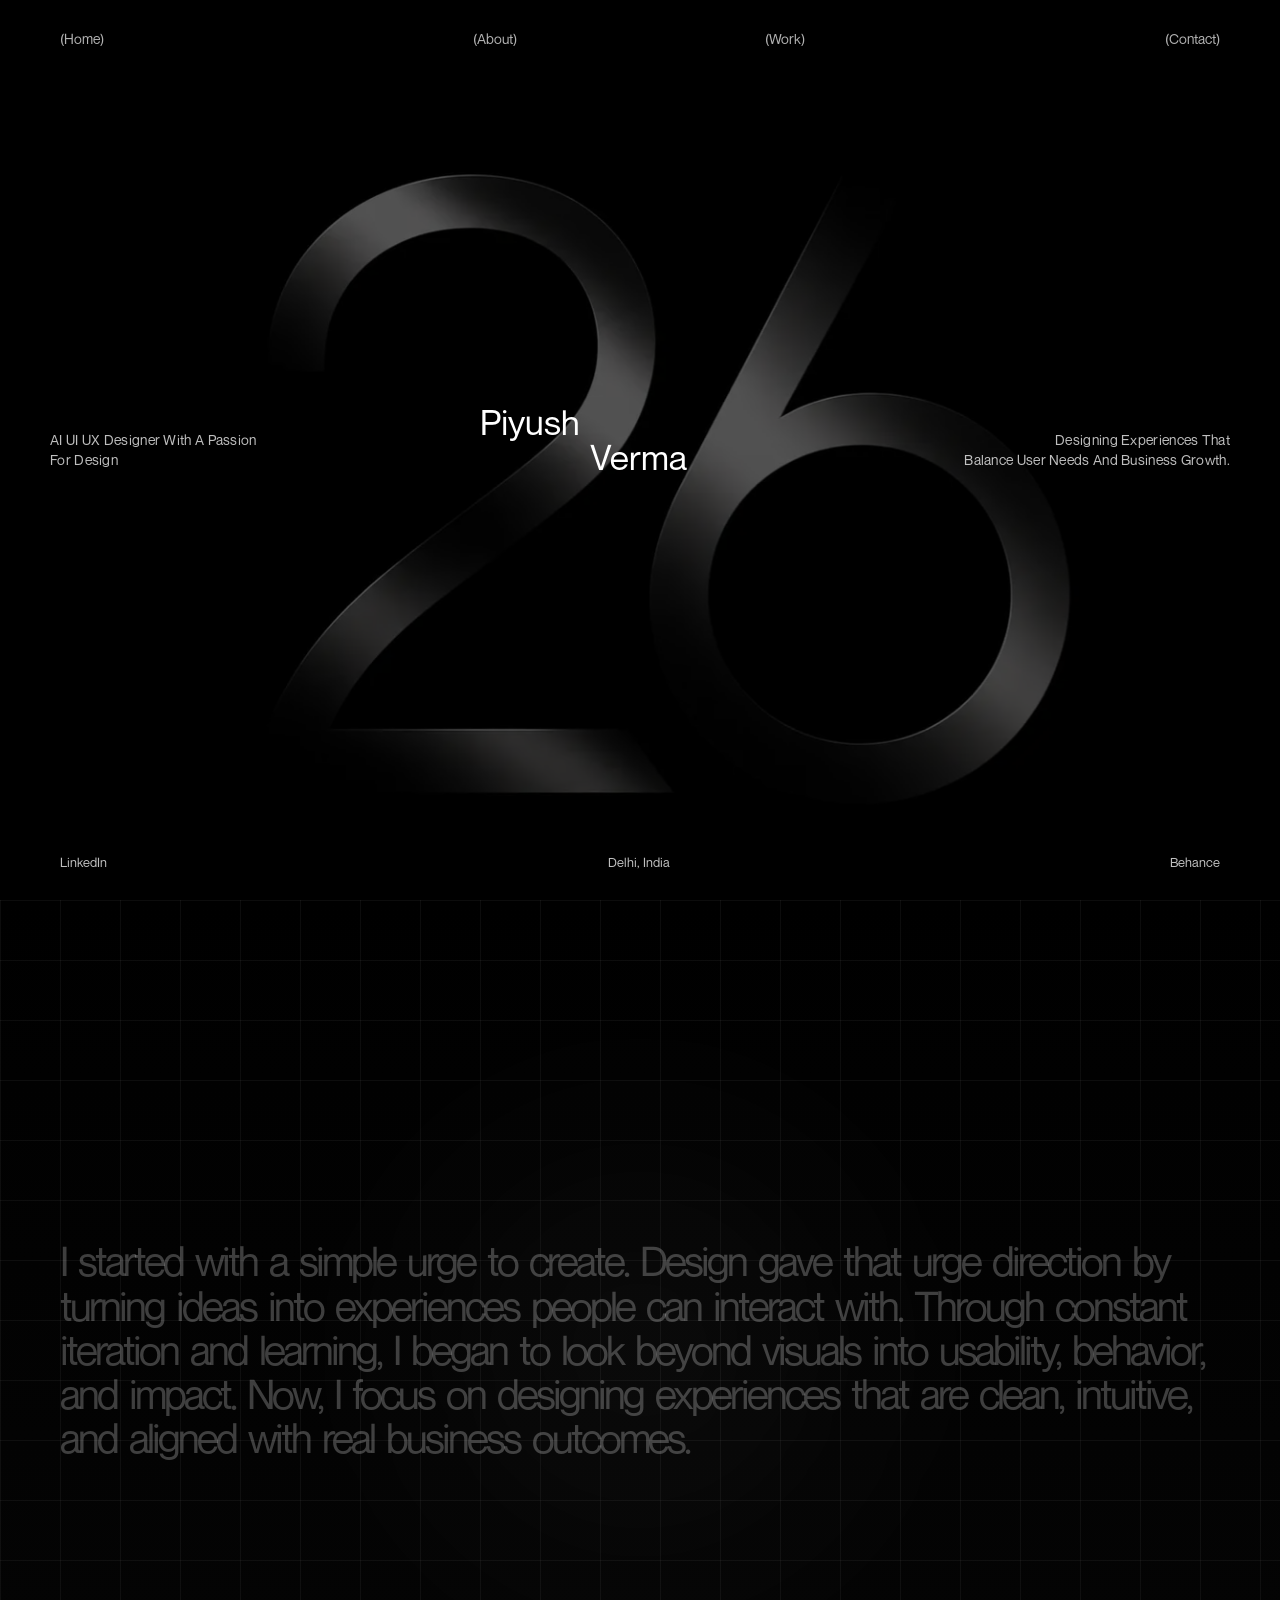
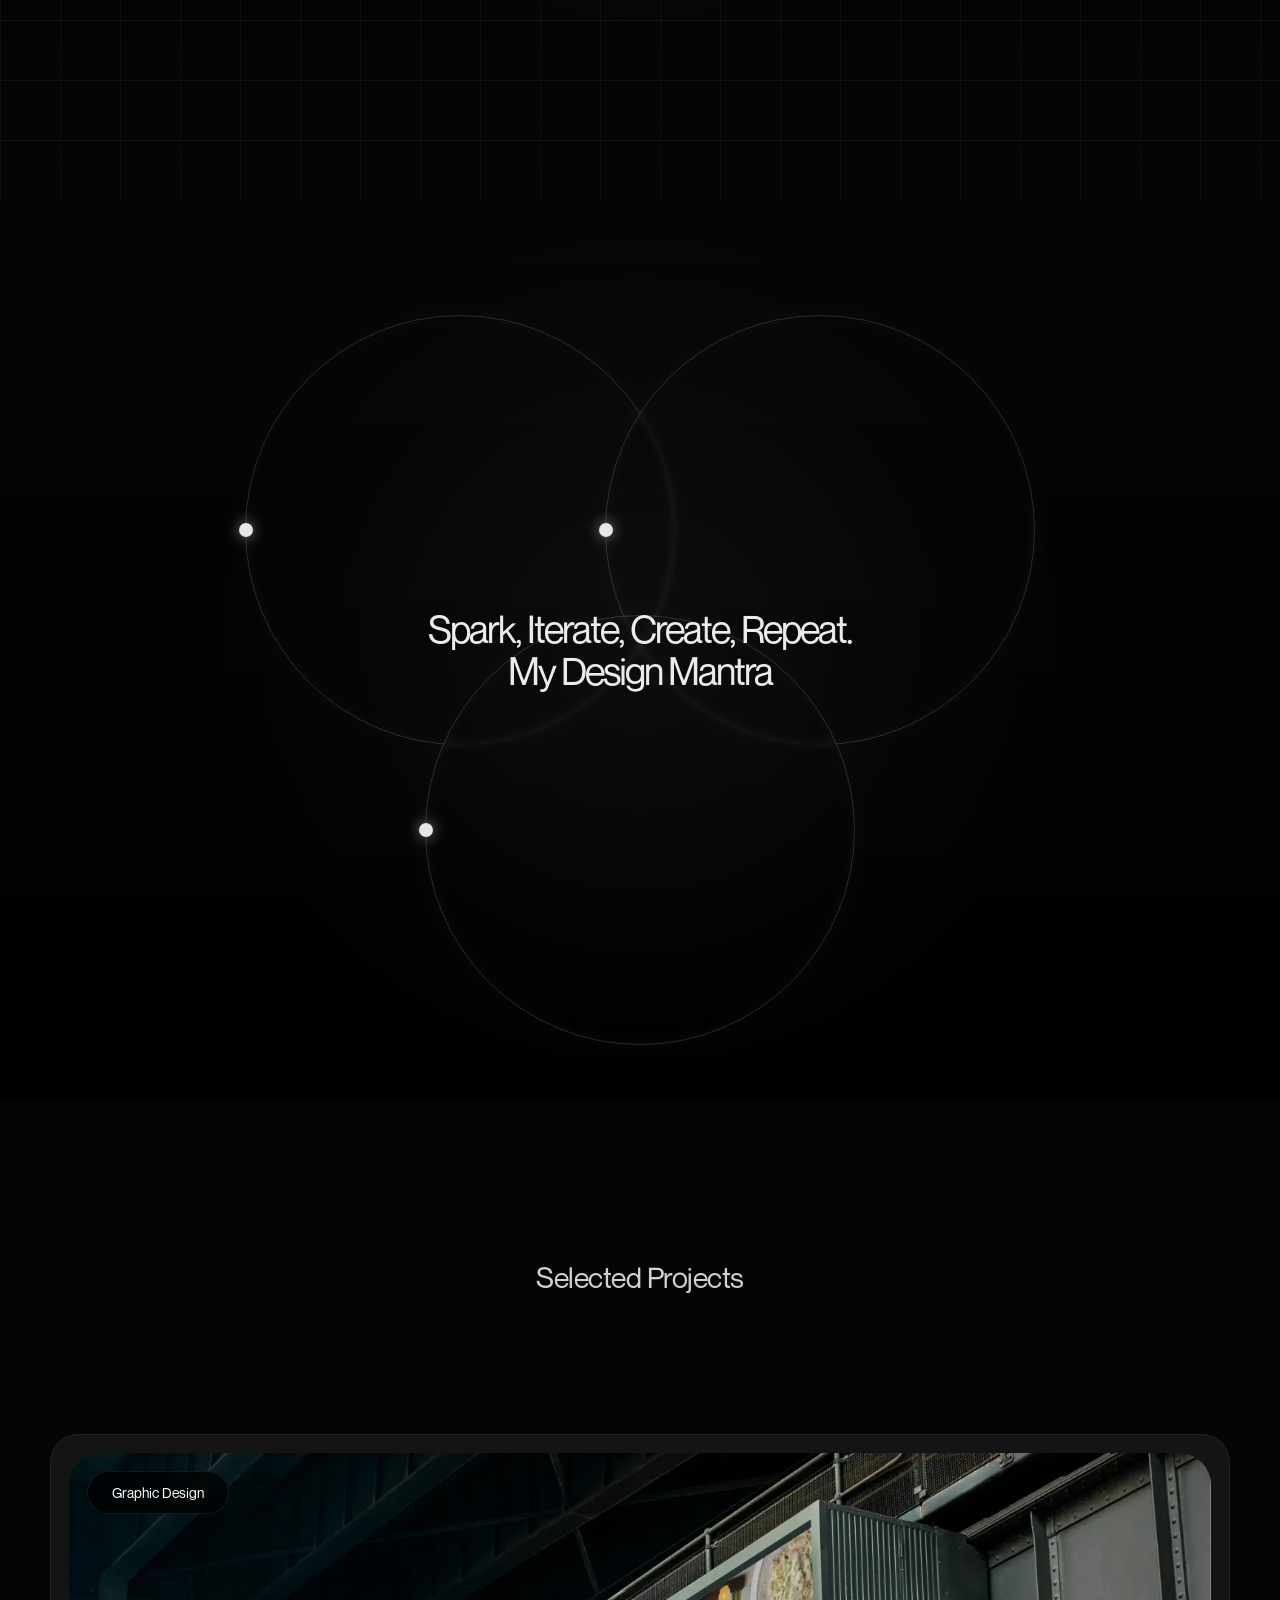
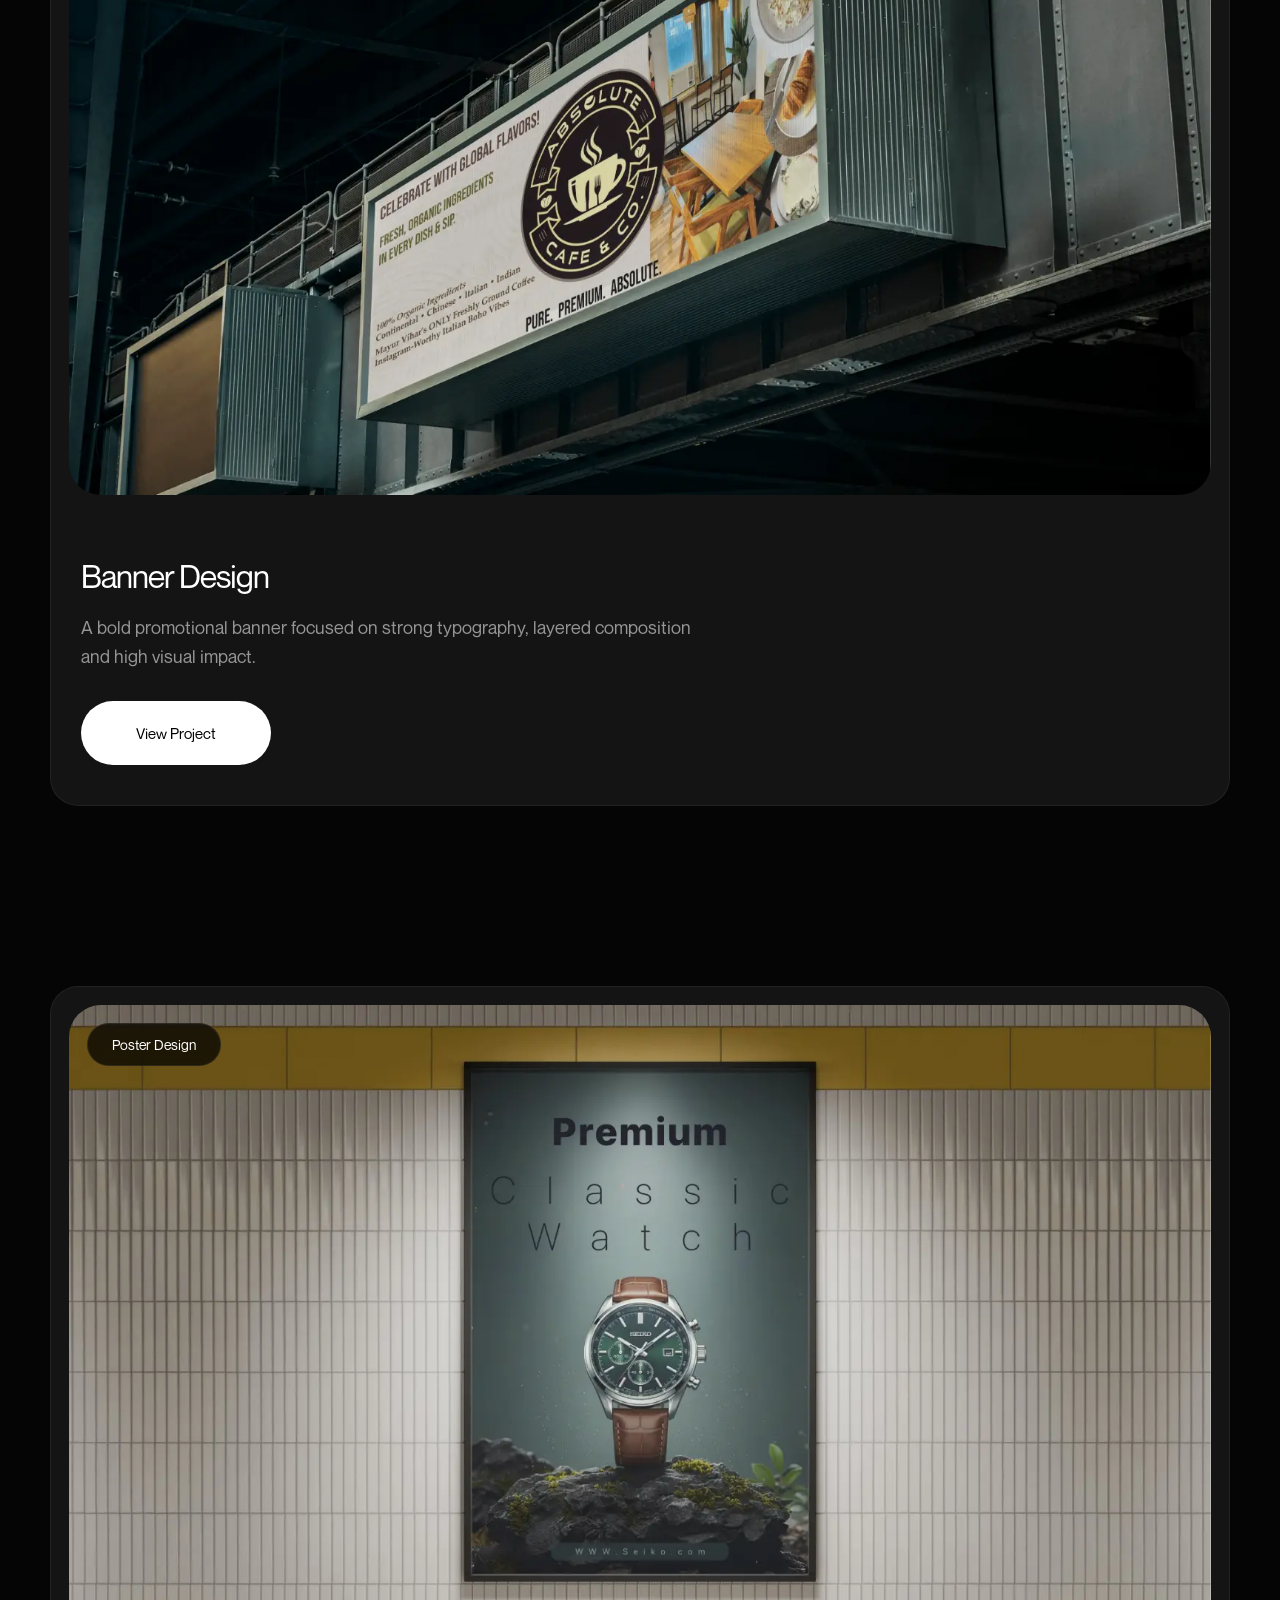
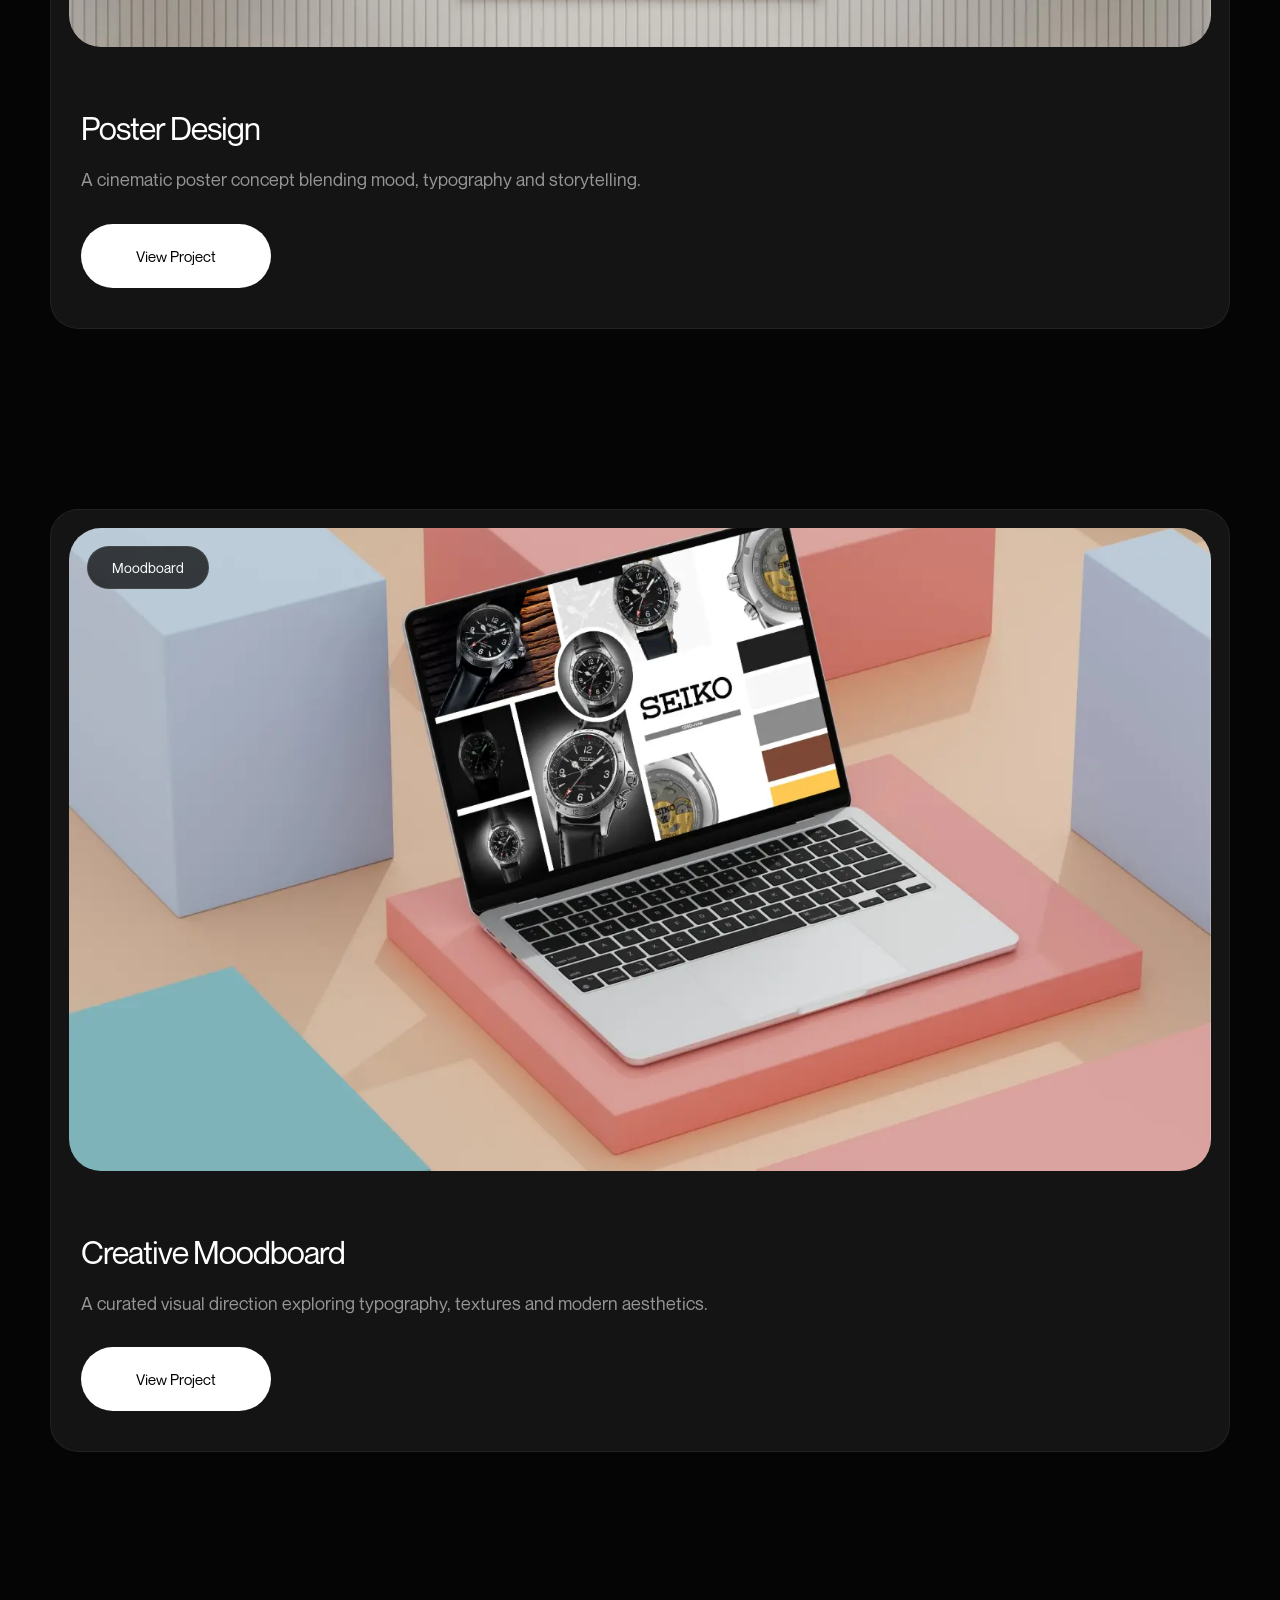
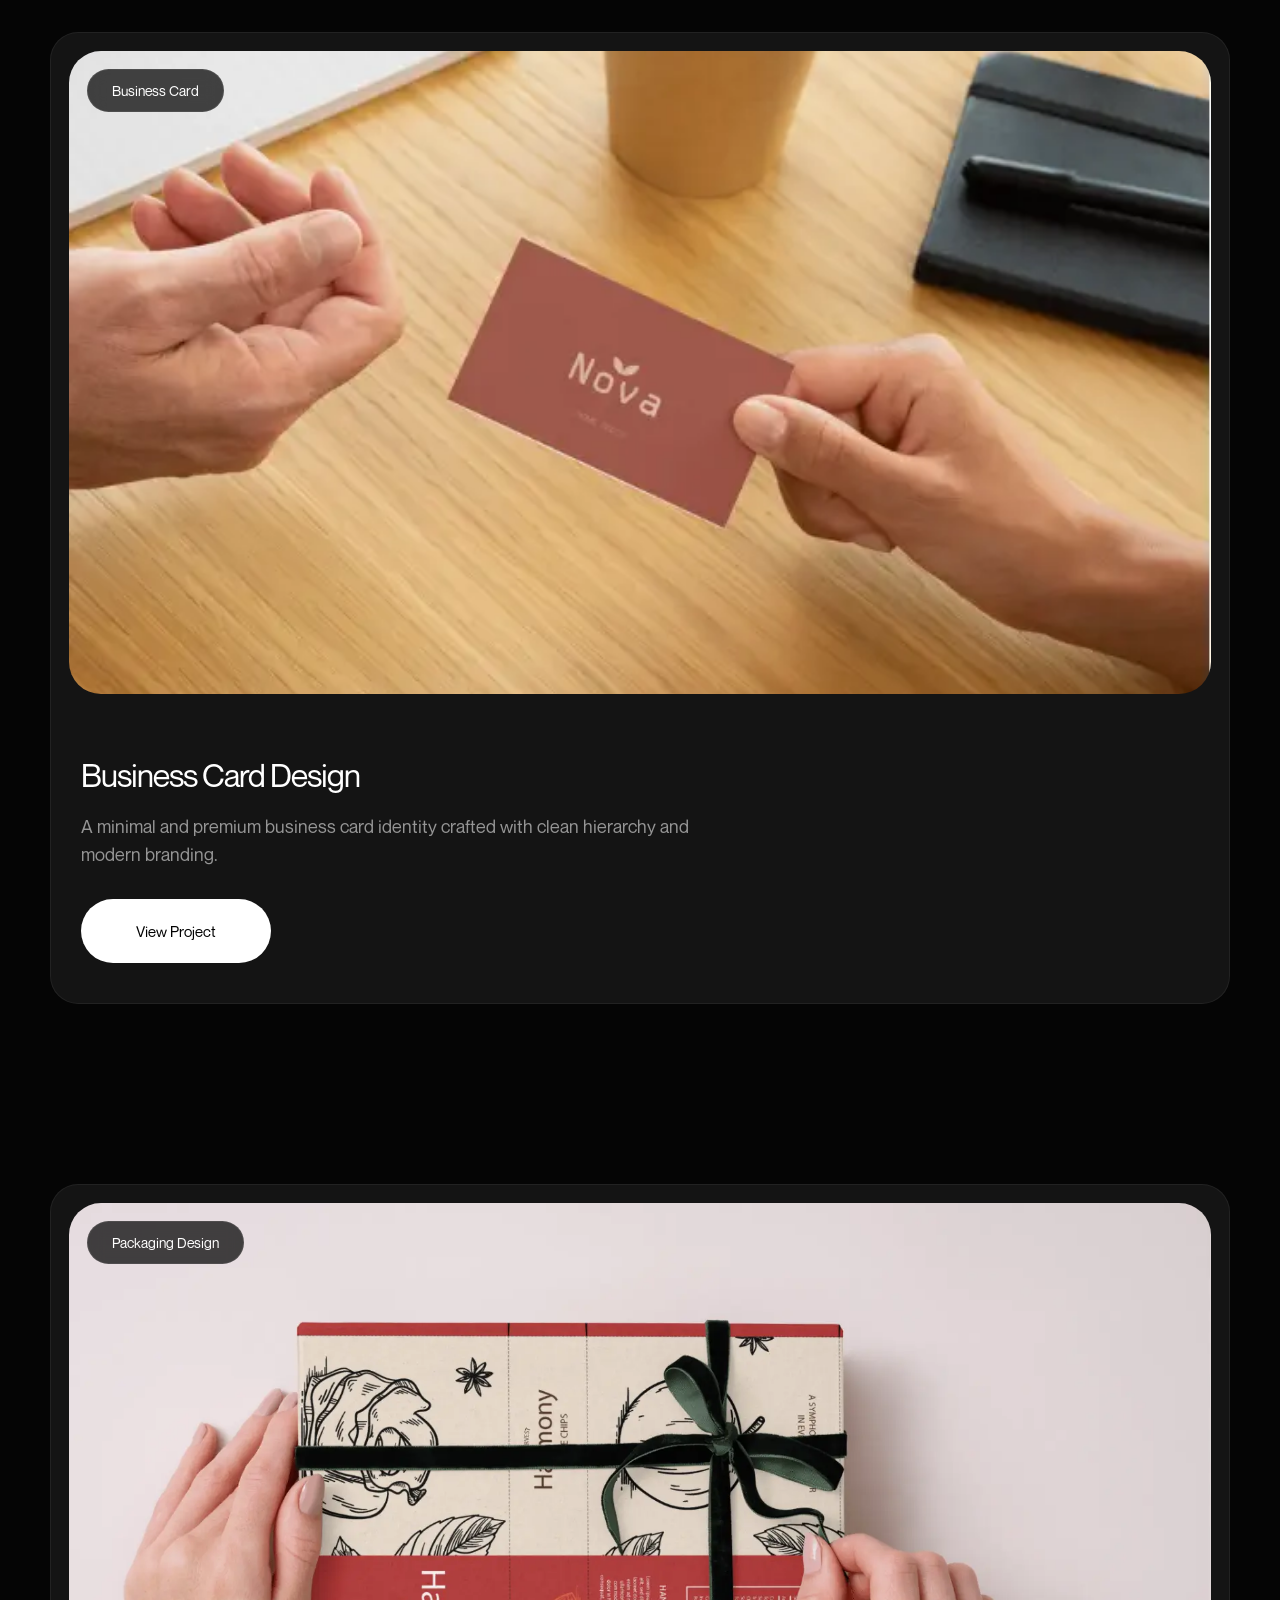
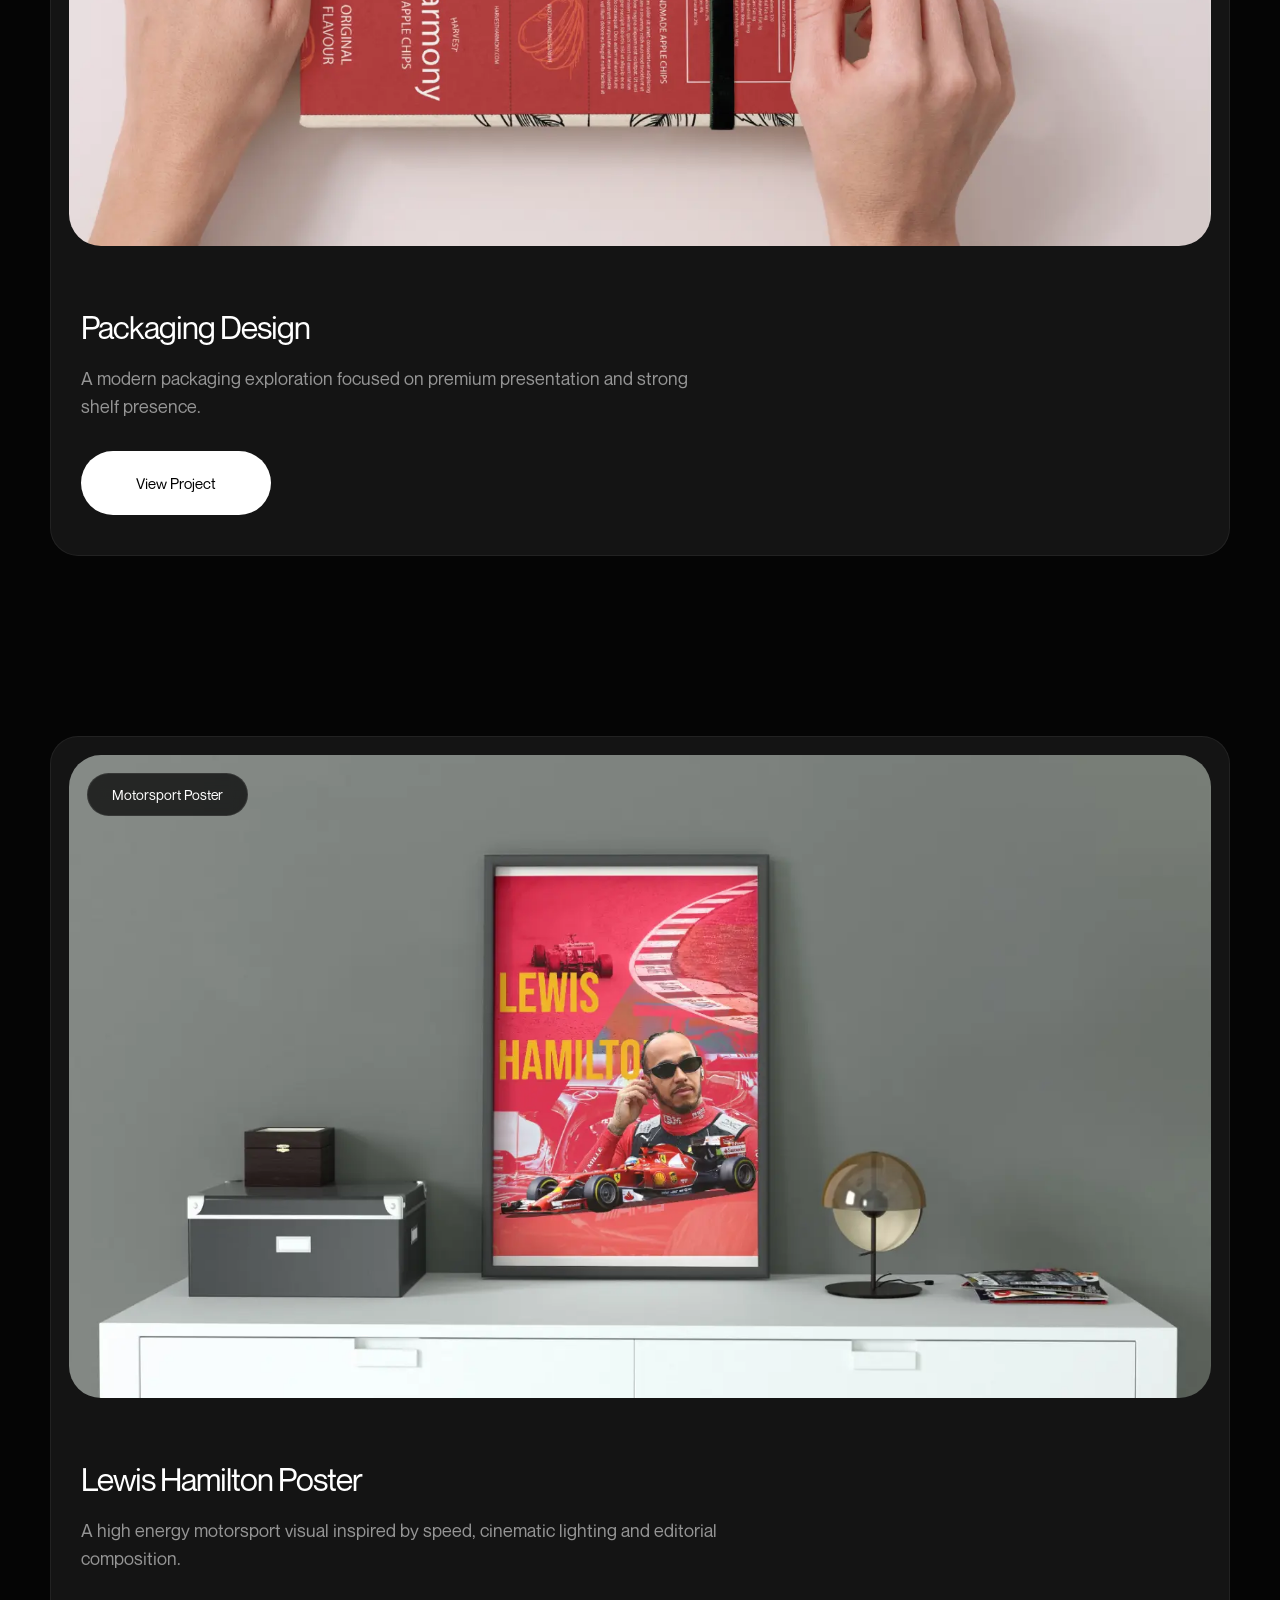
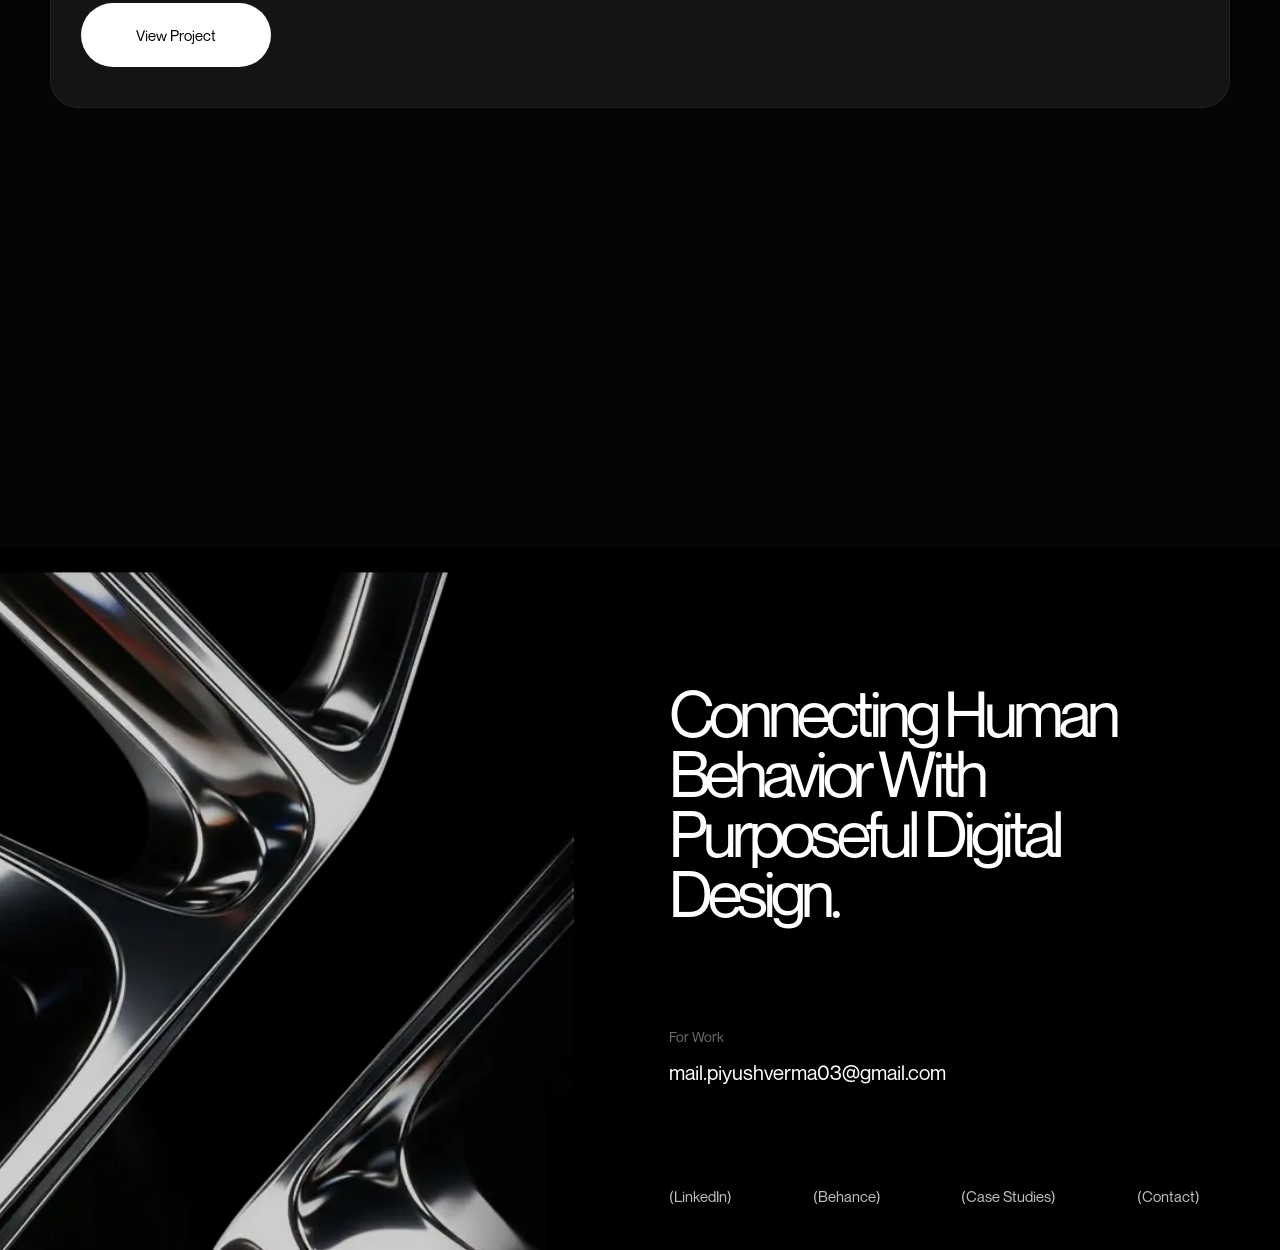
==== commit 151a8163: "Update index.html" ====
--- a/index.html
+++ b/index.html
@@ -480,7 +480,7 @@
         </div>
       </div>
     </section>
-    <div class="custom-cursor"></div>
+  
 
     <script src="JS/index.js"></script>
   </body>
--- a/CSS/index.css
+++ b/CSS/index.css
@@ -1702,98 +1702,6 @@
     }
 }
 
-/* =========================================================
-   CUSTOM CURSOR
-========================================================= */
-
-body {
-
-    cursor: none;
-}
-
-/* HIDE DEFAULT */
-
-a,
-button,
-span,
-p,
-h1,
-h2,
-h3,
-h4,
-h5,
-h6,
-div {
-
-    cursor: none;
-}
-
-/* =========================================================
-   CURSOR
-========================================================= */
-
-.custom-cursor {
-
-    width: 22px;
-    height: 22px;
-
-    border-radius: 50%;
-
-    position: fixed;
-
-    top: 0;
-    left: 0;
-
-    pointer-events: none;
-
-    z-index: 999999;
-
-    transform:
-        translate(-50%, -50%);
-
-    background:
-        rgba(255, 255, 255, 0.12);
-
-    border:
-        1px solid rgba(255, 255, 255, 0.22);
-
-    transition:
-        width 0.18s ease,
-        height 0.18s ease,
-        transform 0.08s linear,
-        opacity 0.2s ease,
-        background 0.2s ease;
-
-    mix-blend-mode: difference;
-}
-
-/* =========================================================
-   ACTIVE
-========================================================= */
-
-.custom-cursor.active {
-
-    width: 42px;
-    height: 42px;
-
-    opacity: 0.75;
-
-    background:
-        rgba(255, 255, 255, 0.16);
-}
-
-/* =========================================================
-   CLICK
-========================================================= */
-
-.custom-cursor.click {
-
-    transform:
-        translate(-50%, -50%) scale(0.82);
-
-    background:
-        rgba(255, 255, 255, 0.22);
-}
 
 /* =========================================================
    MOBILE FIX
@@ -2221,4 +2129,4 @@
 
         font-size: 13px;
     }
-}+}
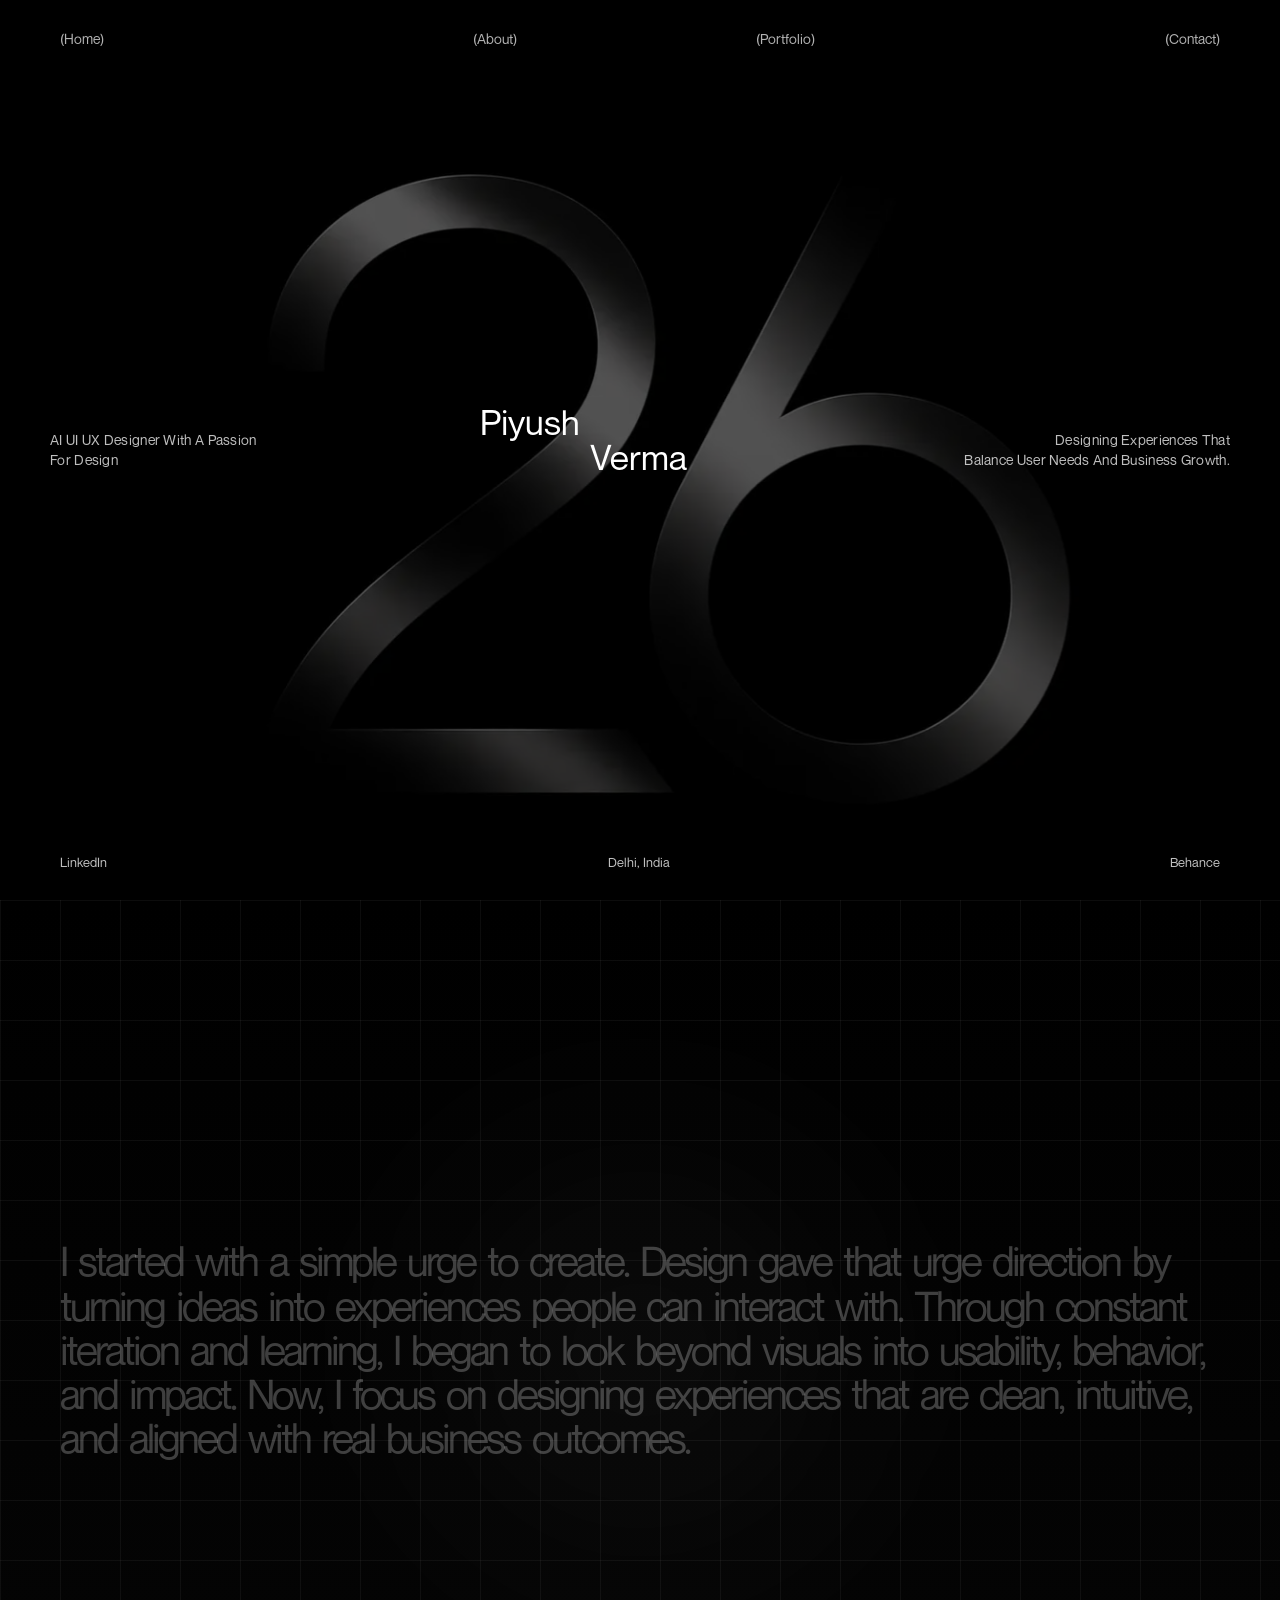
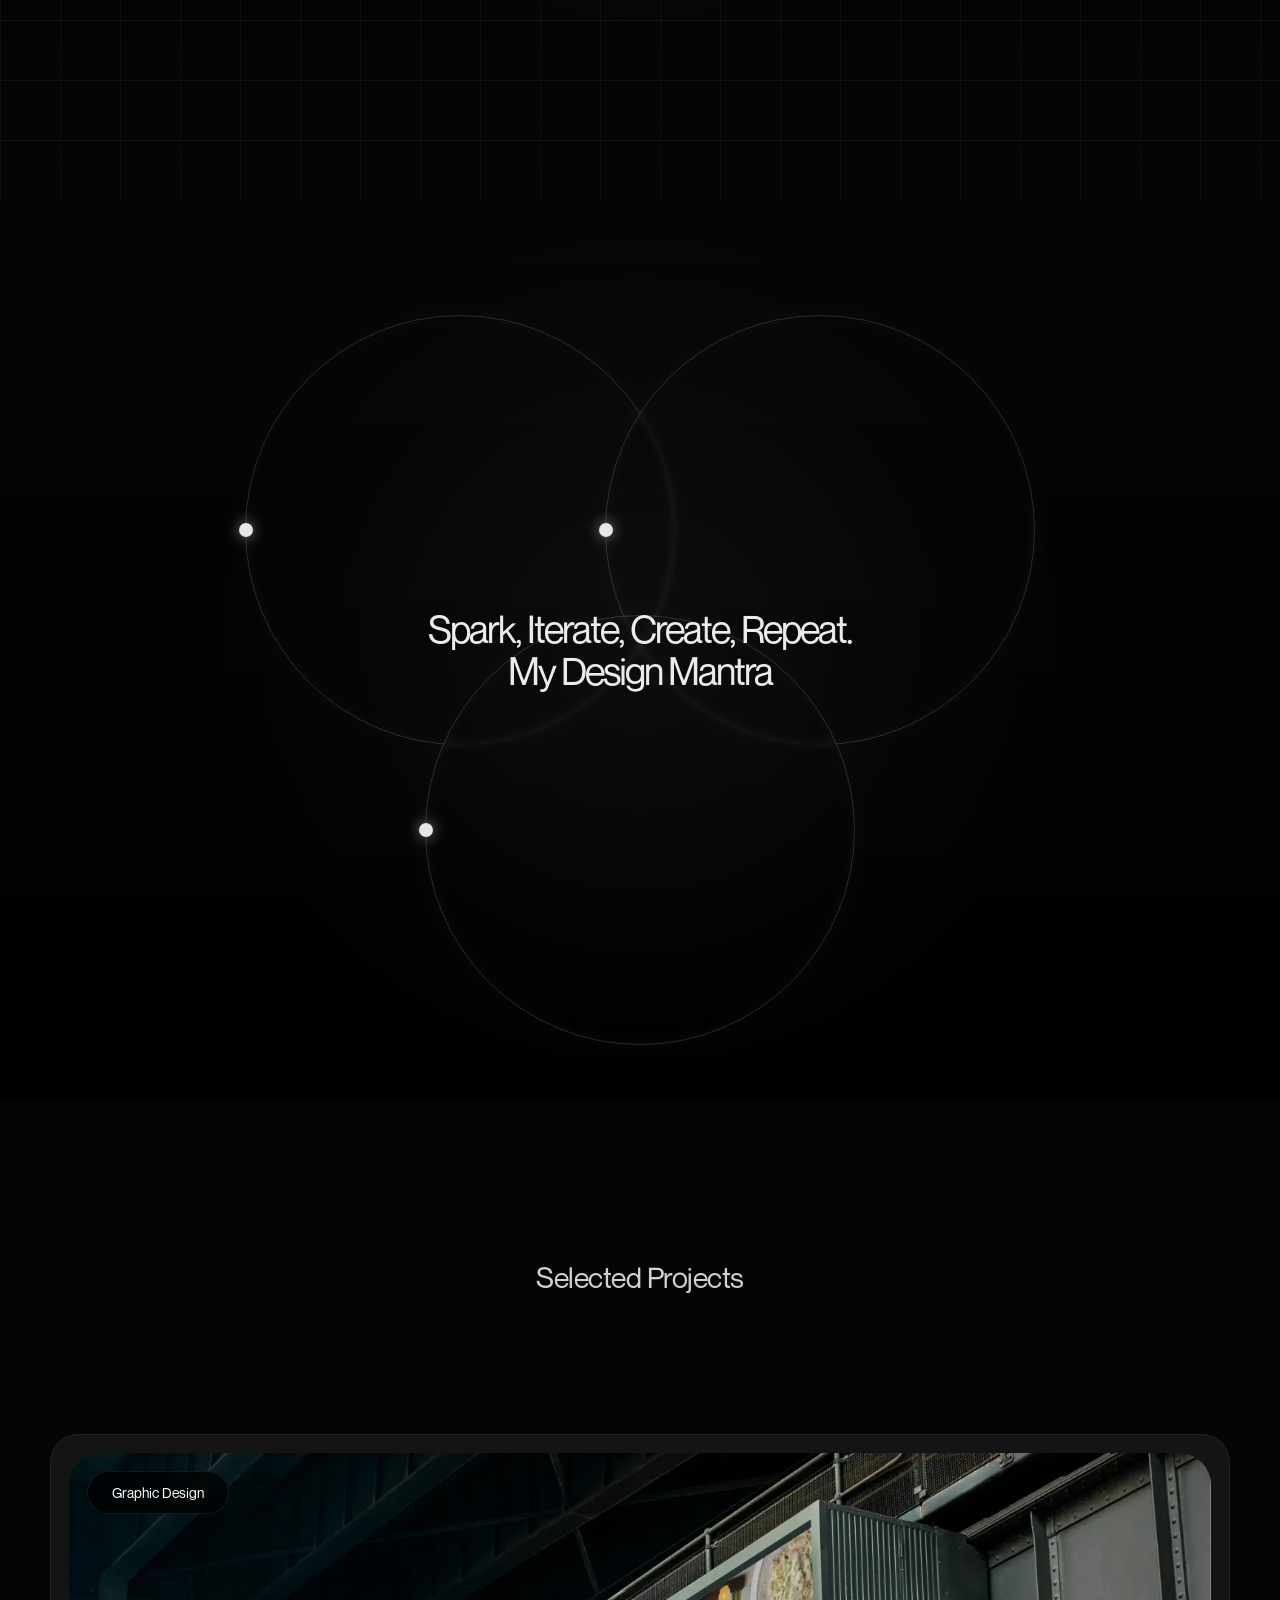
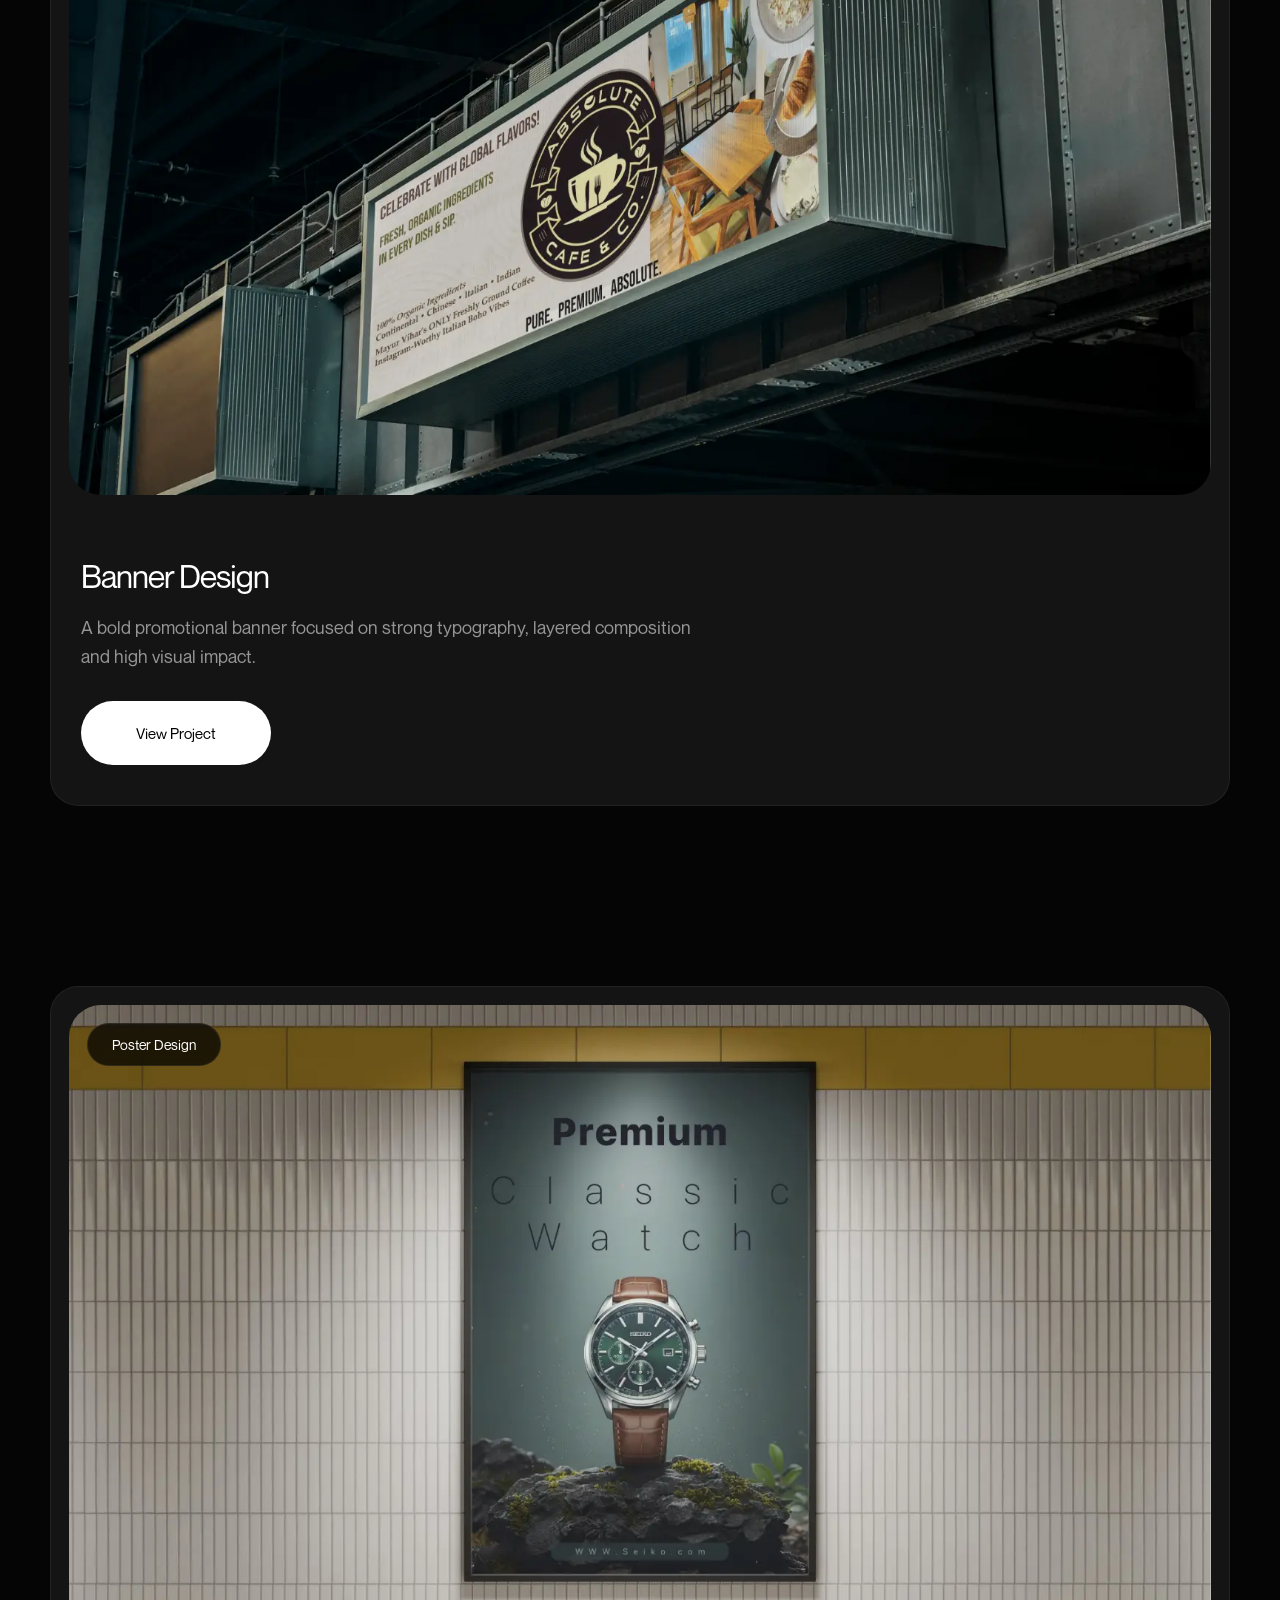
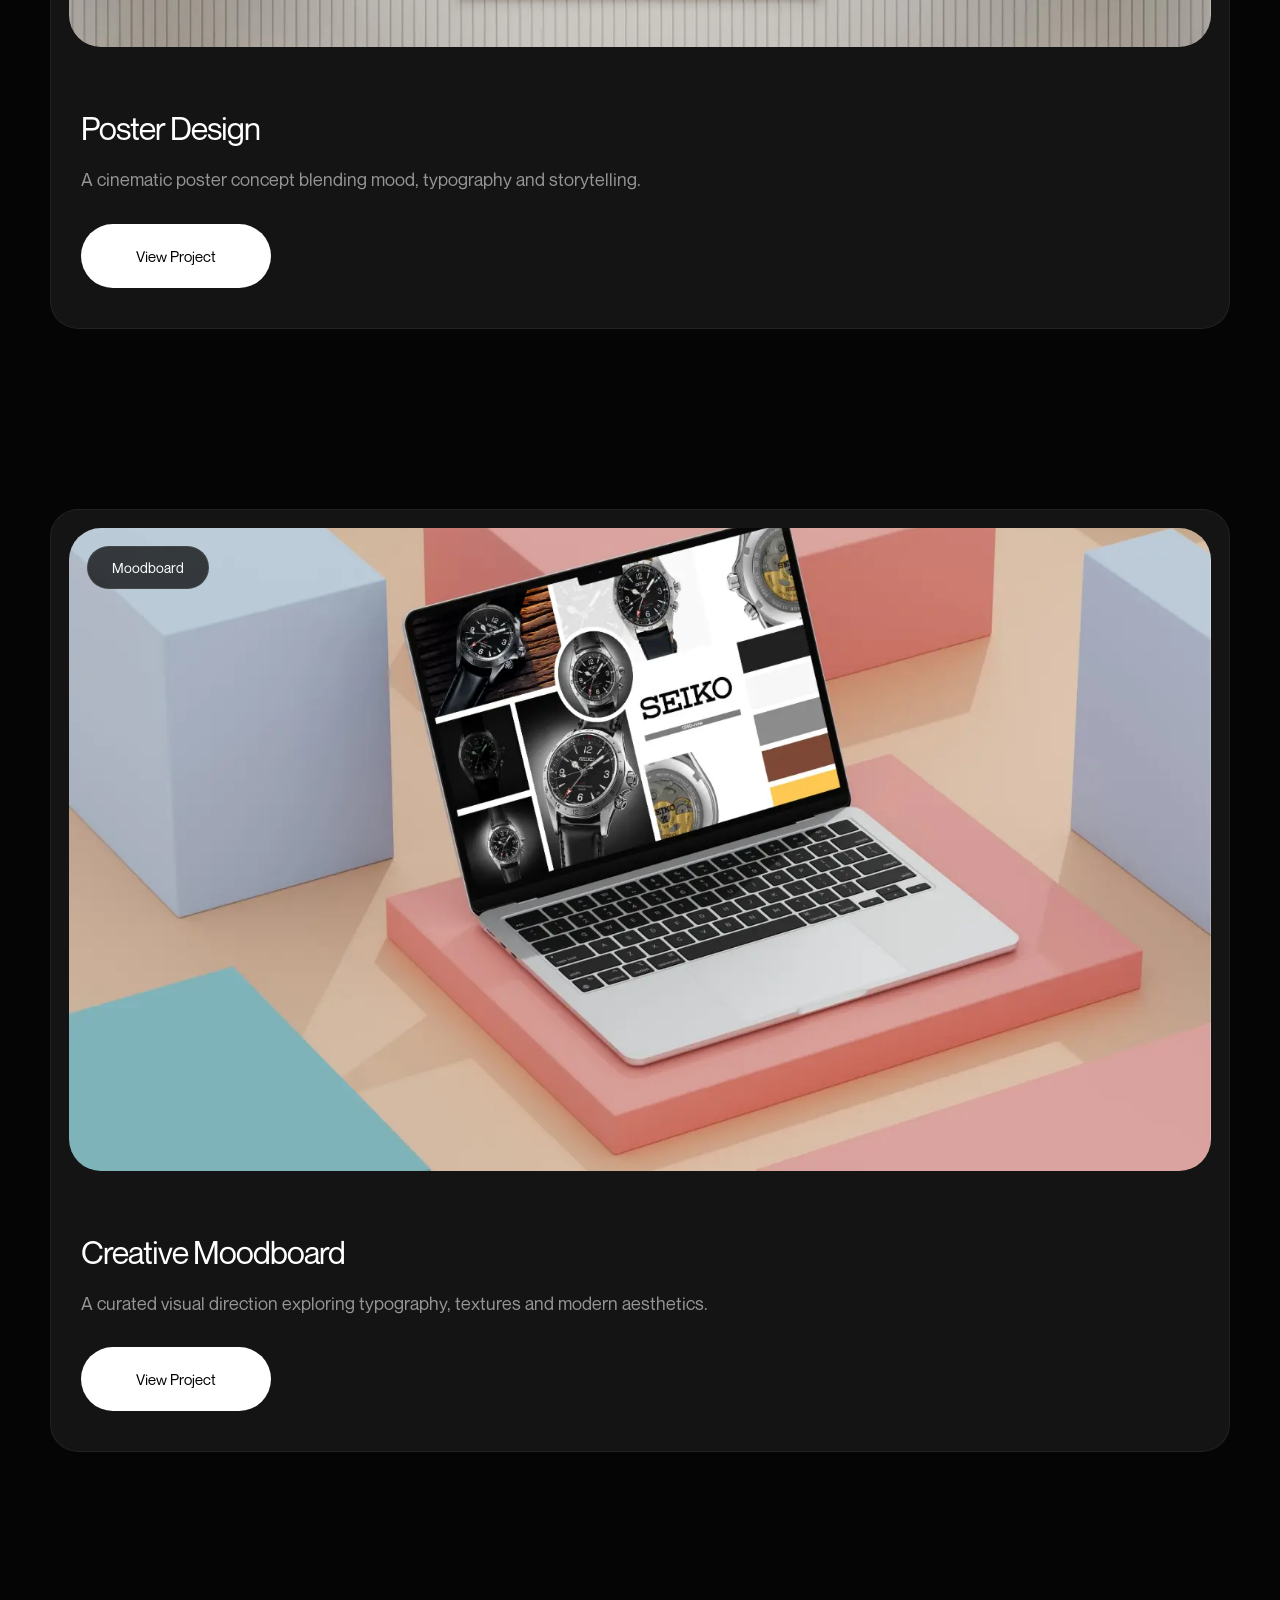
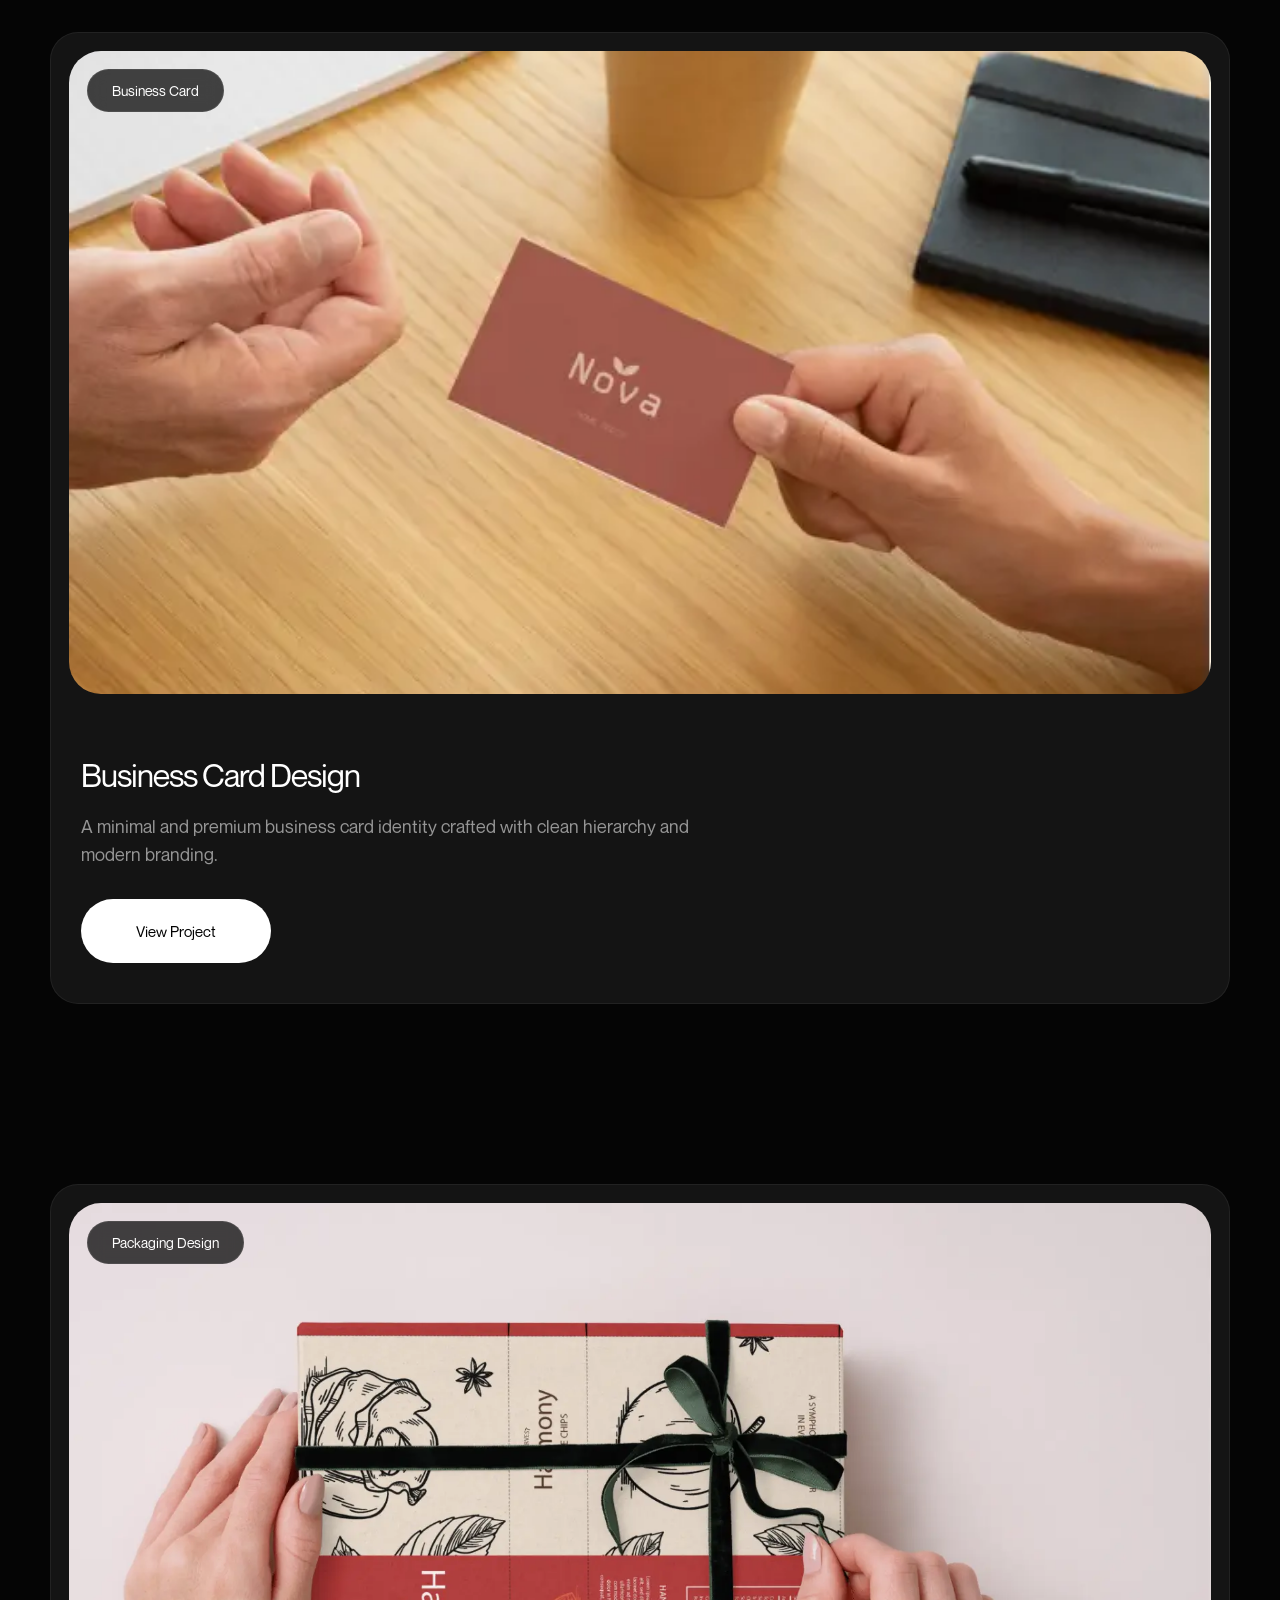
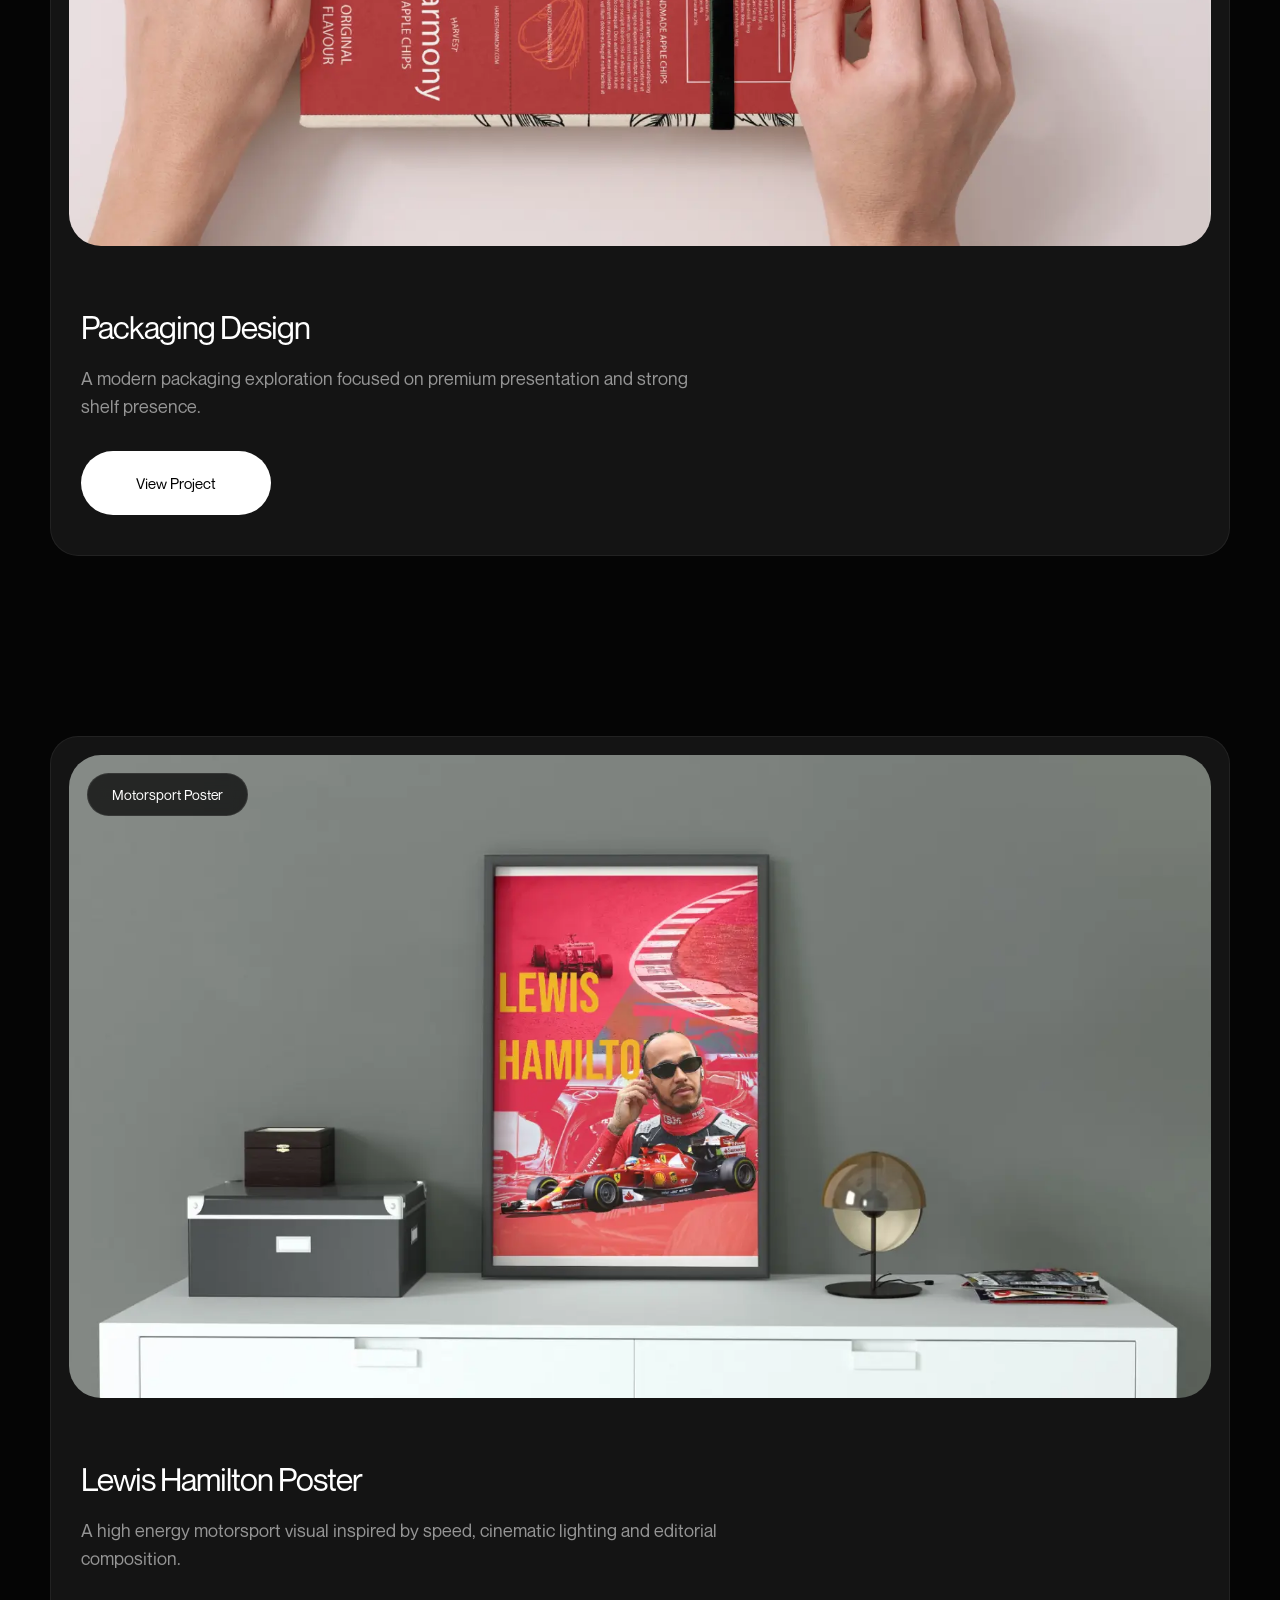
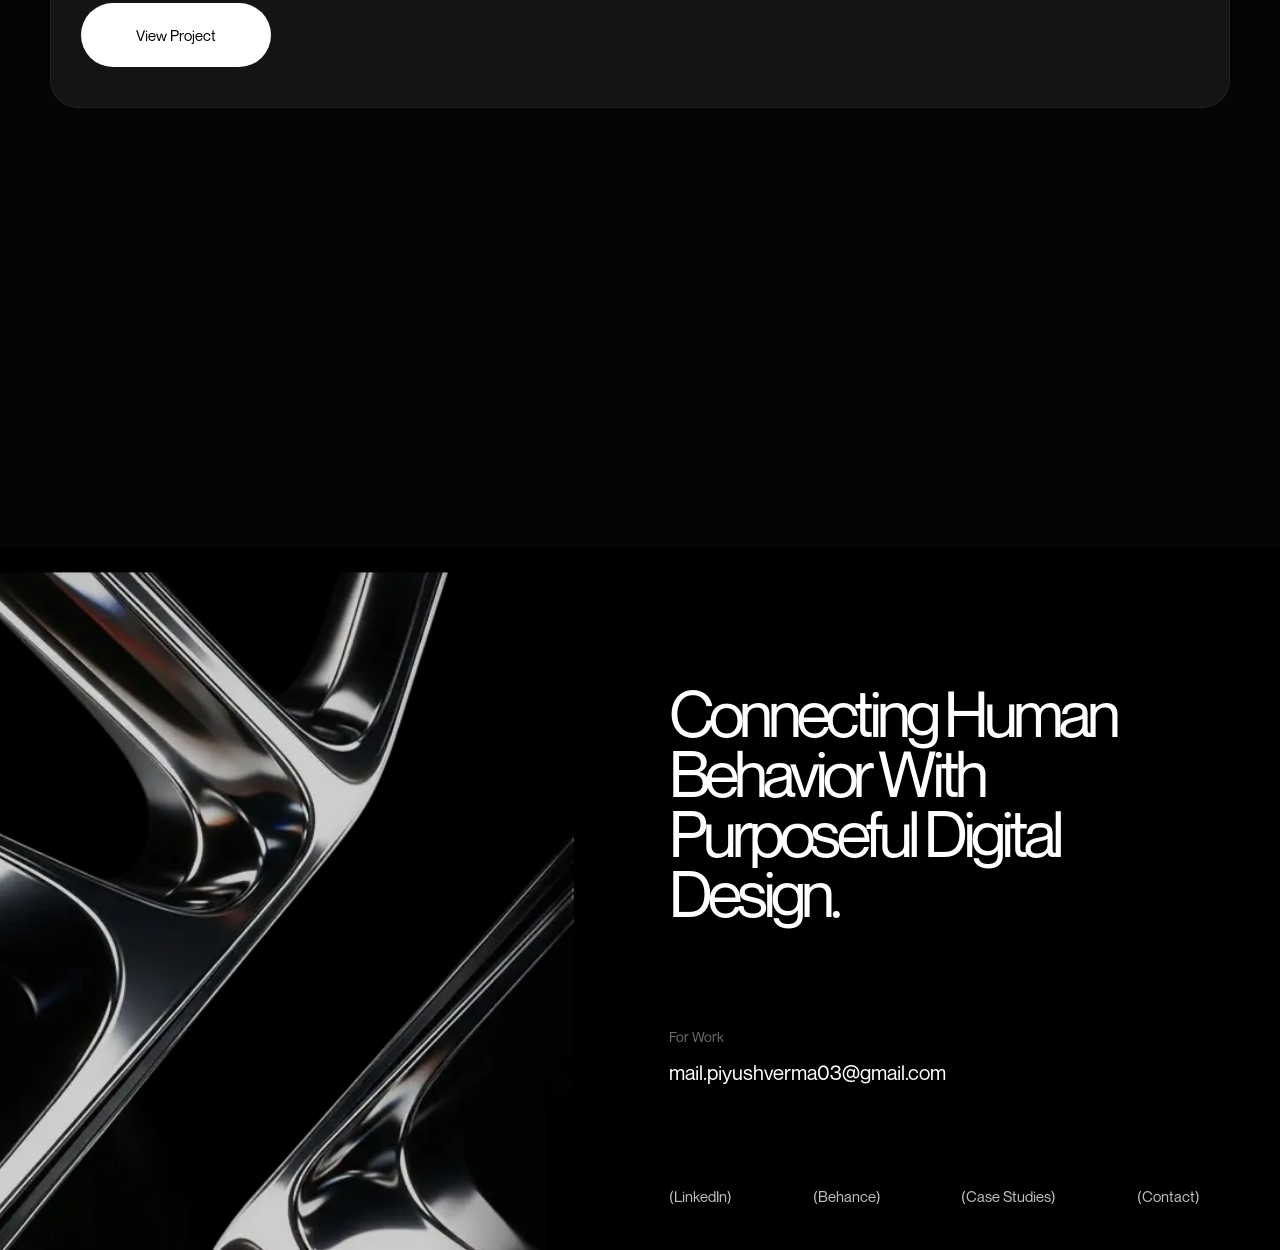
==== commit 6b2e3370: "Update index.html" ====
--- a/index.html
+++ b/index.html
@@ -71,15 +71,17 @@
          NAV
     ========================================================= -->
 
-    <header class="nav">
-      <a href="index.html">(Home)</a>
-
-      <a href="about.html">(About)</a>
-
-      <a href="work.html">(Work)</a>
-
-      <a href="contact.html">(Contact)</a>
-    </header>
+<header class="nav">
+
+  <a href="./index.html">(Home)</a>
+
+  <a href="./about.html">(About)</a>
+
+  <a href="./work.html">(Portfolio)</a>
+
+  <a href="./contact.html">(Contact)</a>
+
+</header>
 
     <!-- =========================
          HERO
--- a/CSS/index.css
+++ b/CSS/index.css
@@ -1,3 +1,17 @@
+html,
+body,
+*,
+*::before,
+*::after {
+
+    cursor: auto !important;
+}
+
+a,
+button {
+
+    cursor: pointer !important;
+}
 /* =========================================================
    RESET
 ========================================================= */
@@ -12,6 +26,17 @@
 html {
 
     scroll-behavior: smooth;
+}
+body {
+
+    cursor: default;
+   
+}
+
+a,
+button {
+
+    cursor: pointer;
 }
 
 img,
@@ -1703,430 +1728,3 @@
 }
 
 
-/* =========================================================
-   MOBILE FIX
-========================================================= */
-
-@media (max-width: 768px) {
-
-    :root {
-
-        --side-space: 20px;
-    }
-
-    /* =====================================================
-       NAV
-    ===================================================== */
-
-    .nav {
-
-        top: 22px;
-
-        padding: 0 20px;
-
-        grid-template-columns:
-            1fr 1fr 1fr 1fr;
-    }
-
-    .nav a {
-
-        font-size: 12px;
-    }
-
-    /* =====================================================
-   MOBILE HERO
-===================================================== */
-
-    .hero {
-
-        height: 100svh;
-
-        position: relative;
-
-        overflow: hidden;
-    }
-
-    /* MOBILE BG IMAGE */
-
-    .hero::before {
-
-        content: "";
-
-        position: absolute;
-
-        inset: 0;
-
-        background:
-            url("../Images/hero-bg-mob.png") no-repeat center center;
-
-        background-size: cover;
-
-        z-index: 0;
-
-        transform: scale(1.02);
-    }
-
-    /* OVERLAY */
-
-    .overlay {
-
-        background:
-            rgba(0, 0, 0, 0.15);
-    }
-
-    /* CENTER TEXT */
-
-    .center-text {
-
-        width: 100%;
-
-        display: flex;
-
-        justify-content: center;
-
-        align-items: center;
-
-        text-align: center;
-    }
-
-    .center-text h1 {
-
-        font-size: 2.5rem;
-
-        line-height: 0.95;
-    }
-
-    .lastname {
-
-        margin-left: 0;
-
-        margin-top: 4px;
-    }
-
-    /* SIDE TEXTS */
-
-    .side-text {
-
-        display: block;
-
-        width: auto;
-
-        top: auto;
-
-        transform: none;
-    }
-
-    .side-text p {
-
-        font-size: 11px;
-
-        line-height: 1.4;
-
-        opacity: 0.72;
-    }
-
-    .left {
-
-        left: 20px;
-
-        bottom: 110px;
-    }
-
-    .right {
-
-        right: 20px;
-
-        bottom: 110px;
-
-        width: 140px;
-
-        text-align: right;
-    }
-
-    /* BOTTOM */
-
-    .bottom {
-
-        bottom: 24px;
-
-        padding: 0 20px;
-
-        font-size: 11px;
-    }
-
-    /* =====================================================
-       ABOUT SECTION
-    ===================================================== */
-
-    .about-hero {
-
-        padding:
-            110px 20px 50px;
-
-        min-height: auto;
-    }
-
-    .about-title {
-
-        font-size: 4rem;
-
-        letter-spacing: -3px;
-
-        margin-bottom: 24px;
-    }
-
-    .about-block {
-
-        grid-template-columns: 1fr;
-
-        gap: 18px;
-
-        padding: 24px 0;
-    }
-
-    .about-label {
-
-        font-size: 12px;
-    }
-
-    .about-text-wrap p {
-
-        font-size: 1.8rem;
-
-        line-height: 1.02;
-
-        letter-spacing: -1.4px;
-    }
-
-    .about-blob {
-
-        width: 430px;
-
-        opacity: 0.2;
-    }
-
-    /* =====================================================
-       MANTRA SECTION
-    ===================================================== */
-
-    .mantra-section {
-
-        height: 72vh;
-
-        padding: 0 20px;
-
-        overflow: hidden;
-    }
-
-    .mantra-text h2 {
-
-        font-size: 2rem;
-
-        line-height: 0.98;
-
-        letter-spacing: -1.5px;
-    }
-
-    /* SMALLER CIRCLES */
-
-    .circle {
-
-        width: 300px;
-        height: 300px;
-    }
-
-    .circle-1 {
-
-        transform:
-            translate(-120px, -100px);
-    }
-
-    .circle-2 {
-
-        transform:
-            translate(120px, -100px);
-    }
-
-    .circle-3 {
-
-        transform:
-            translate(0px, 120px);
-    }
-
-    .orbit-dot {
-
-        width: 10px;
-        height: 10px;
-    }
-
-    /* =====================================================
-       PROJECTS
-    ===================================================== */
-
-    .projects-section {
-
-        padding:
-            80px 0;
-    }
-
-    .projects-heading {
-
-        margin-bottom: 50px;
-    }
-
-    .projects-heading p {
-
-        font-size: 1.2rem;
-    }
-
-    .project-card {
-
-        width: calc(100vw - 20px);
-
-        border-radius: 24px;
-
-        margin-bottom: 50px;
-
-        top: 60px;
-    }
-
-    .project-image {
-
-        padding: 10px;
-    }
-
-    .project-image img {
-
-        border-radius: 16px;
-
-        aspect-ratio: 4 / 5;
-    }
-
-    .project-bottom {
-
-        padding:
-            24px 20px;
-
-        gap: 24px;
-    }
-
-    .project-info h3 {
-
-        font-size: 1.4rem;
-    }
-
-    .project-info p {
-
-        font-size: 13px;
-
-        line-height: 1.45;
-    }
-
-    .project-btn {
-
-        width: 140px;
-        height: 50px;
-
-        font-size: 14px;
-    }
-
-    /* =====================================================
-       CONTACT SECTION
-    ===================================================== */
-
-    .contact-section {
-
-        grid-template-columns: 1fr;
-
-        min-height: auto;
-
-        padding: 0;
-    }
-
-    /* IMAGE */
-
-    .contact-left {
-
-        height: 42vh;
-
-        overflow: hidden;
-    }
-
-    .contact-left img {
-
-        width: 100%;
-        height: 100%;
-
-        object-fit: cover;
-
-        object-position: center;
-
-        margin: 0;
-
-        transform: none;
-    }
-
-    /* RIGHT */
-
-    .contact-right {
-
-        padding:
-            40px 20px 110px;
-    }
-
-    .contact-top {
-
-        transform: none;
-    }
-
-    .contact-top h2 {
-
-        font-size: 2.7rem;
-
-        line-height: 0.95;
-
-        letter-spacing: -2px;
-    }
-
-    /* MAIL */
-
-    .contact-mail {
-
-        margin-top: 35px;
-    }
-
-    .contact-mail span {
-
-        font-size: 12px;
-    }
-
-    .contact-mail a {
-
-        font-size: 1.05rem;
-
-        line-height: 1.4;
-
-        word-break: break-word;
-    }
-
-    /* BOTTOM LINKS */
-
-    .contact-links {
-
-        left: 20px;
-        right: 20px;
-
-        bottom: 32px;
-
-        flex-wrap: wrap;
-
-        justify-content: space-between;
-
-        gap: 14px;
-    }
-
-    .contact-links a {
-
-        font-size: 13px;
-    }
-}
